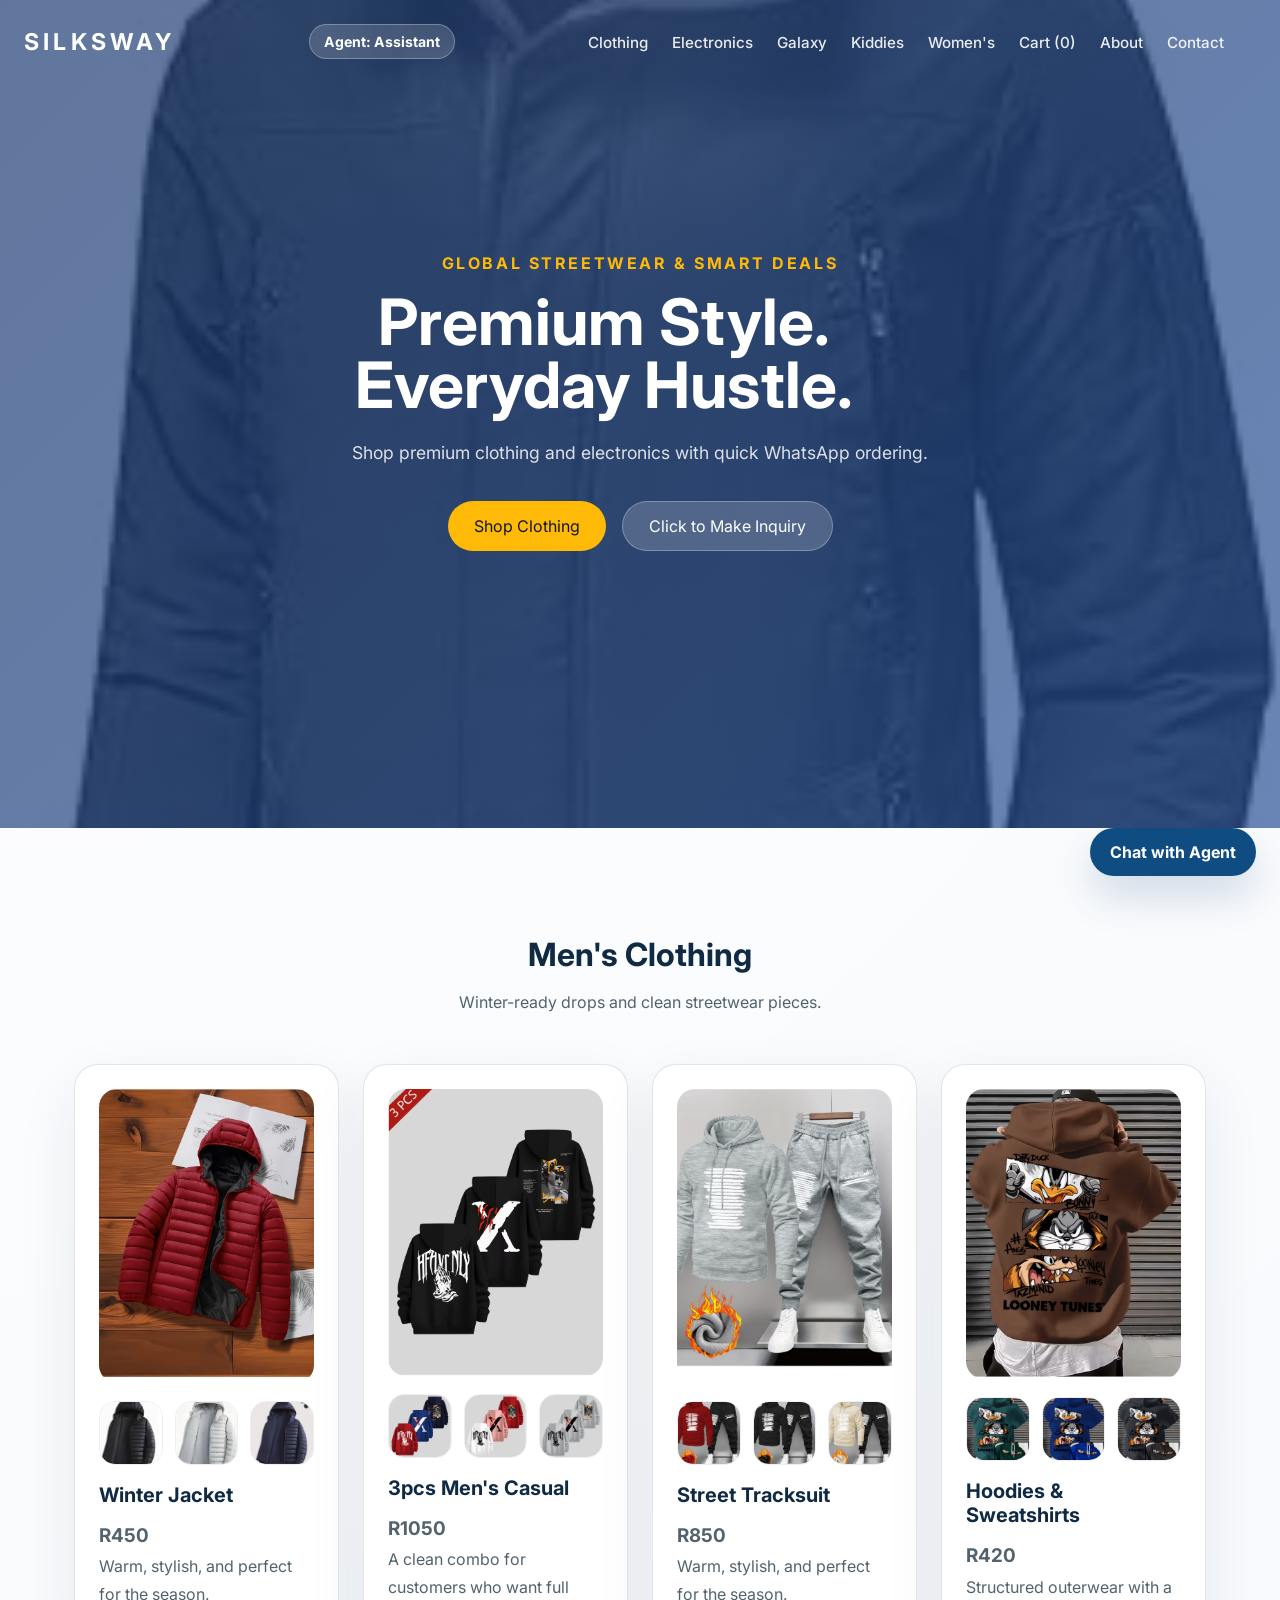
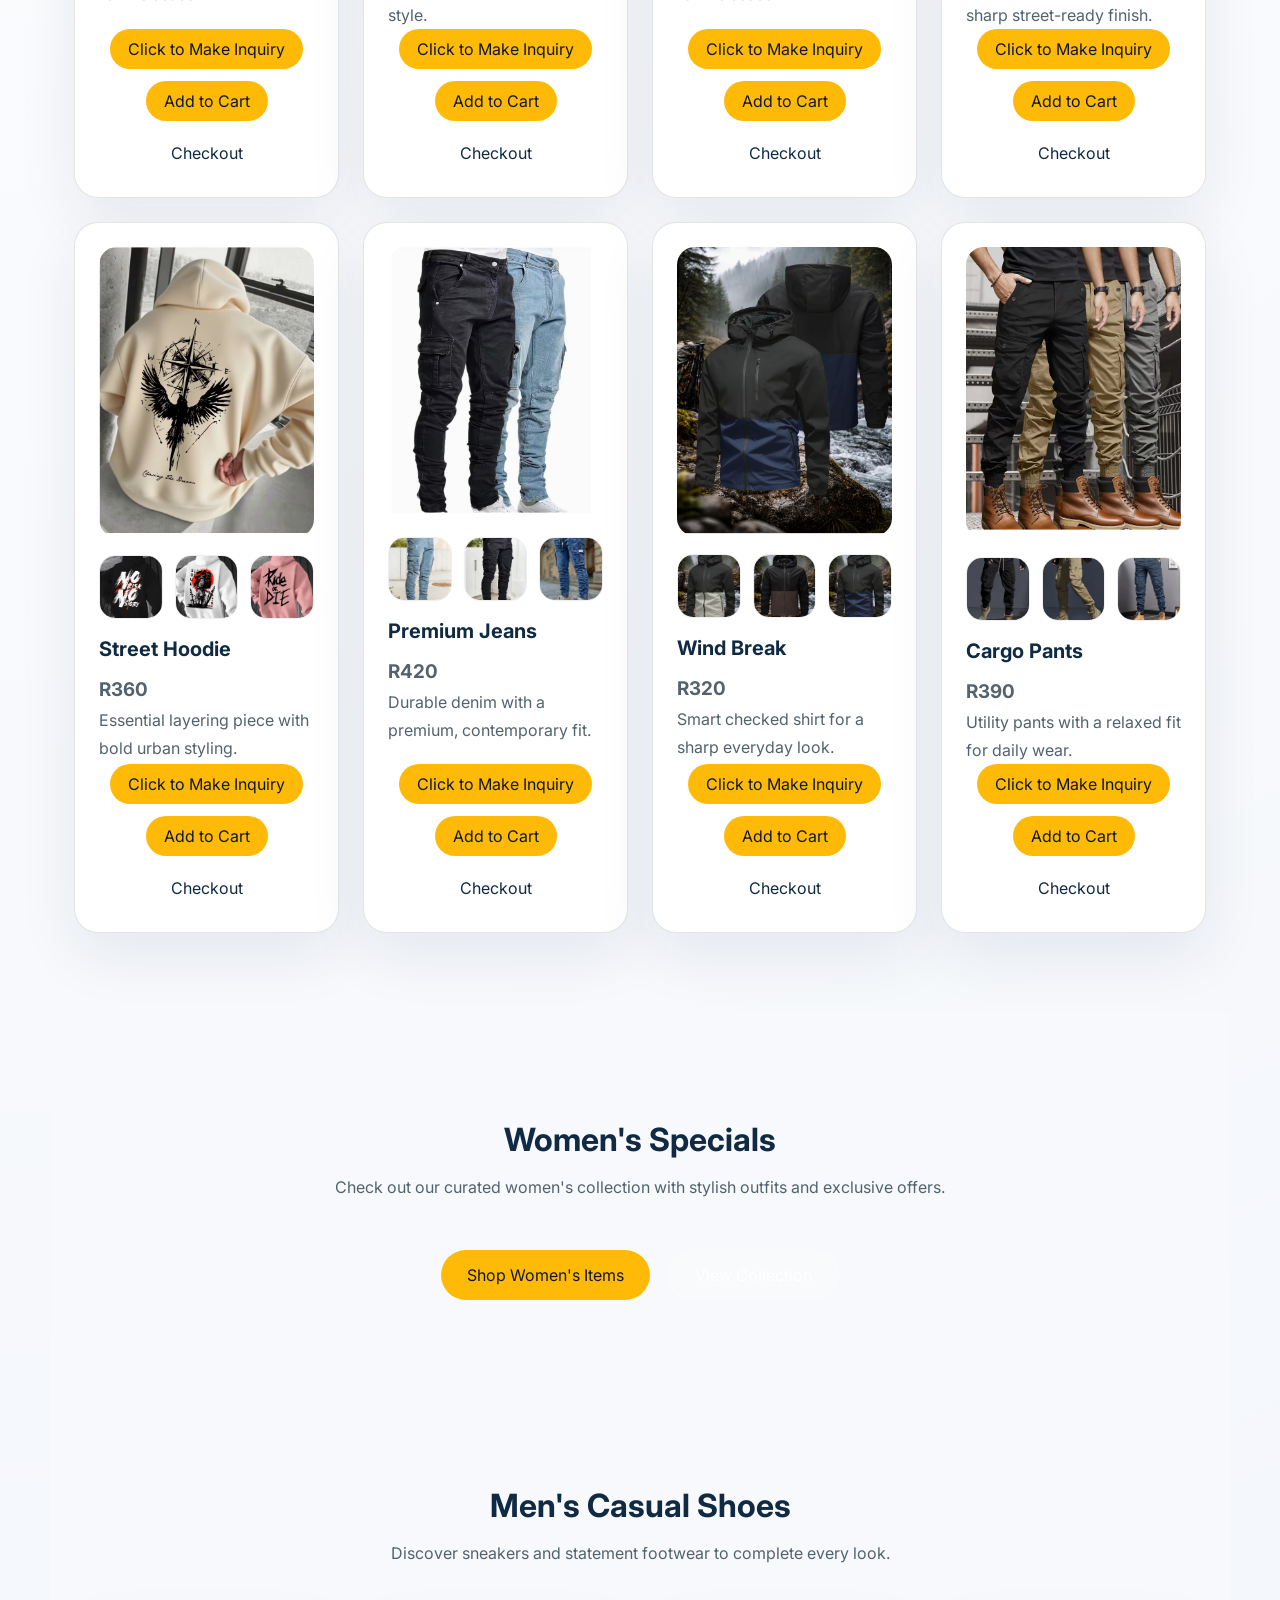
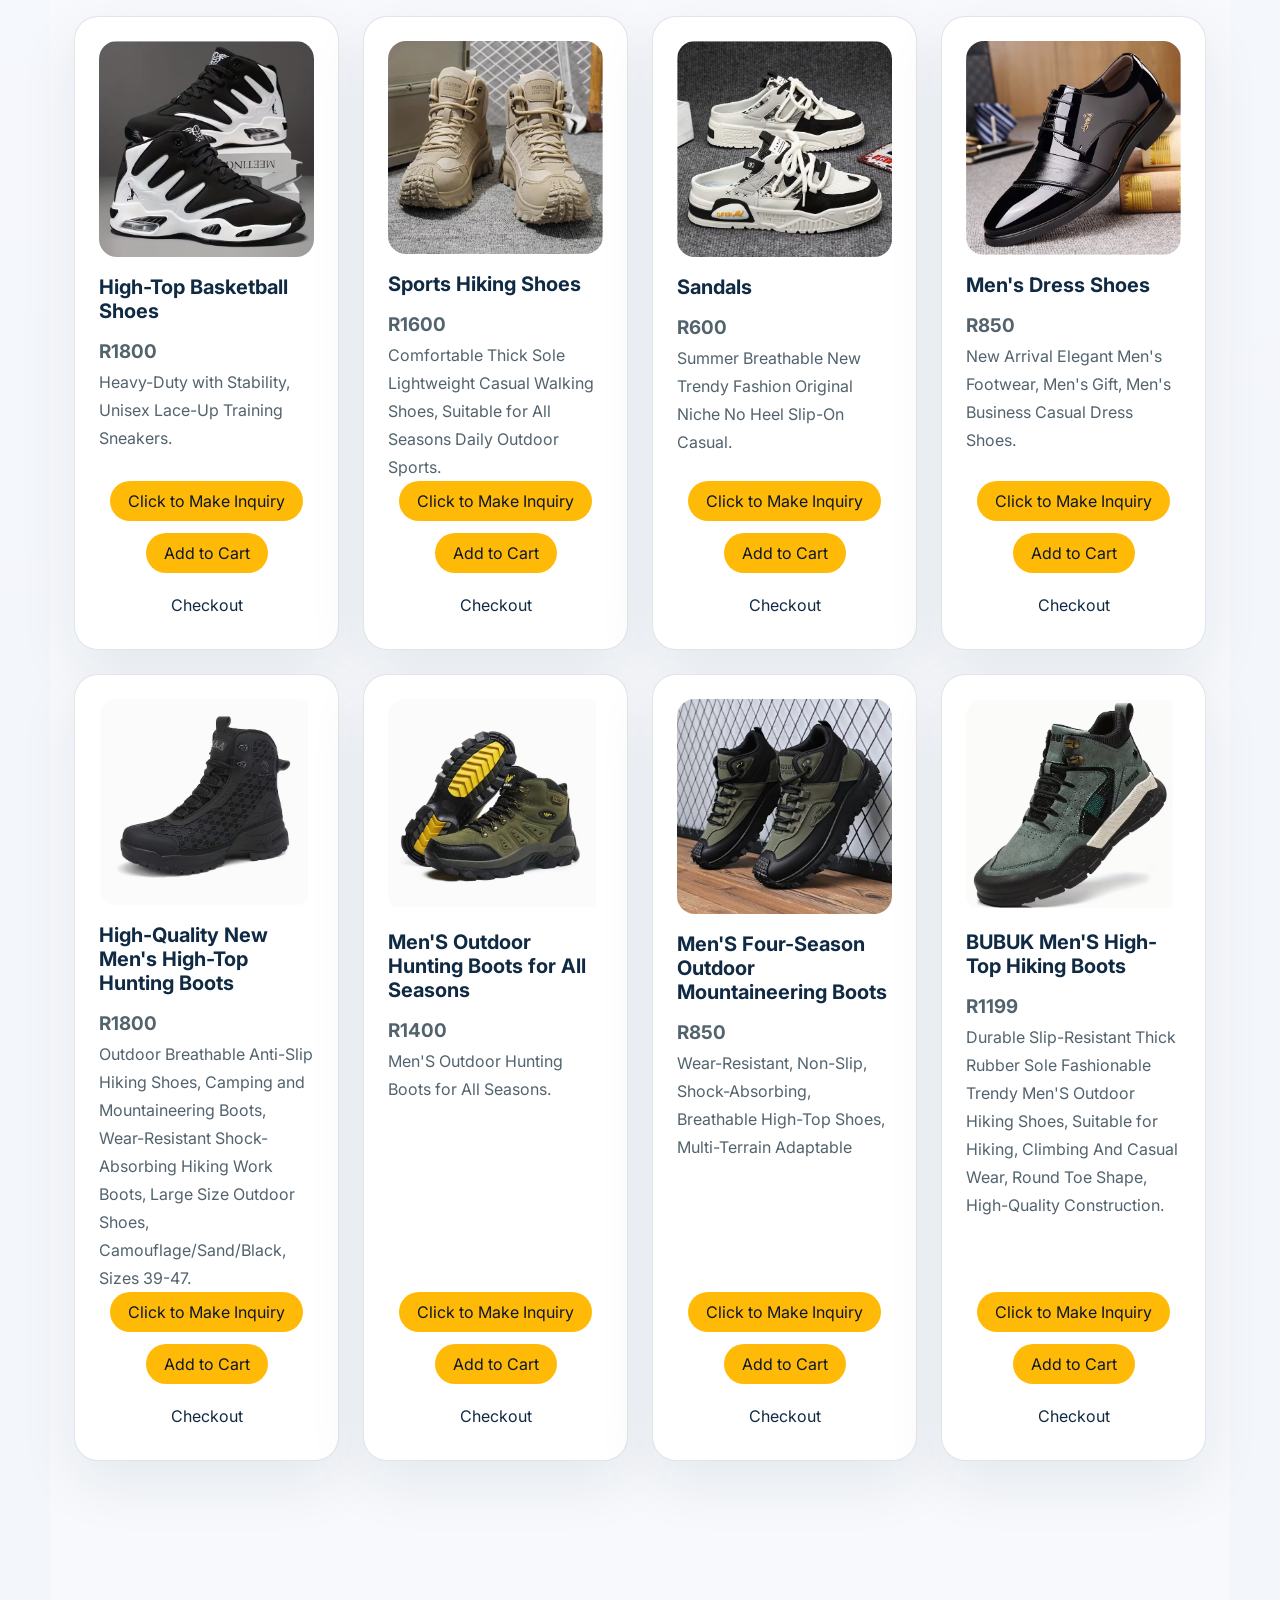
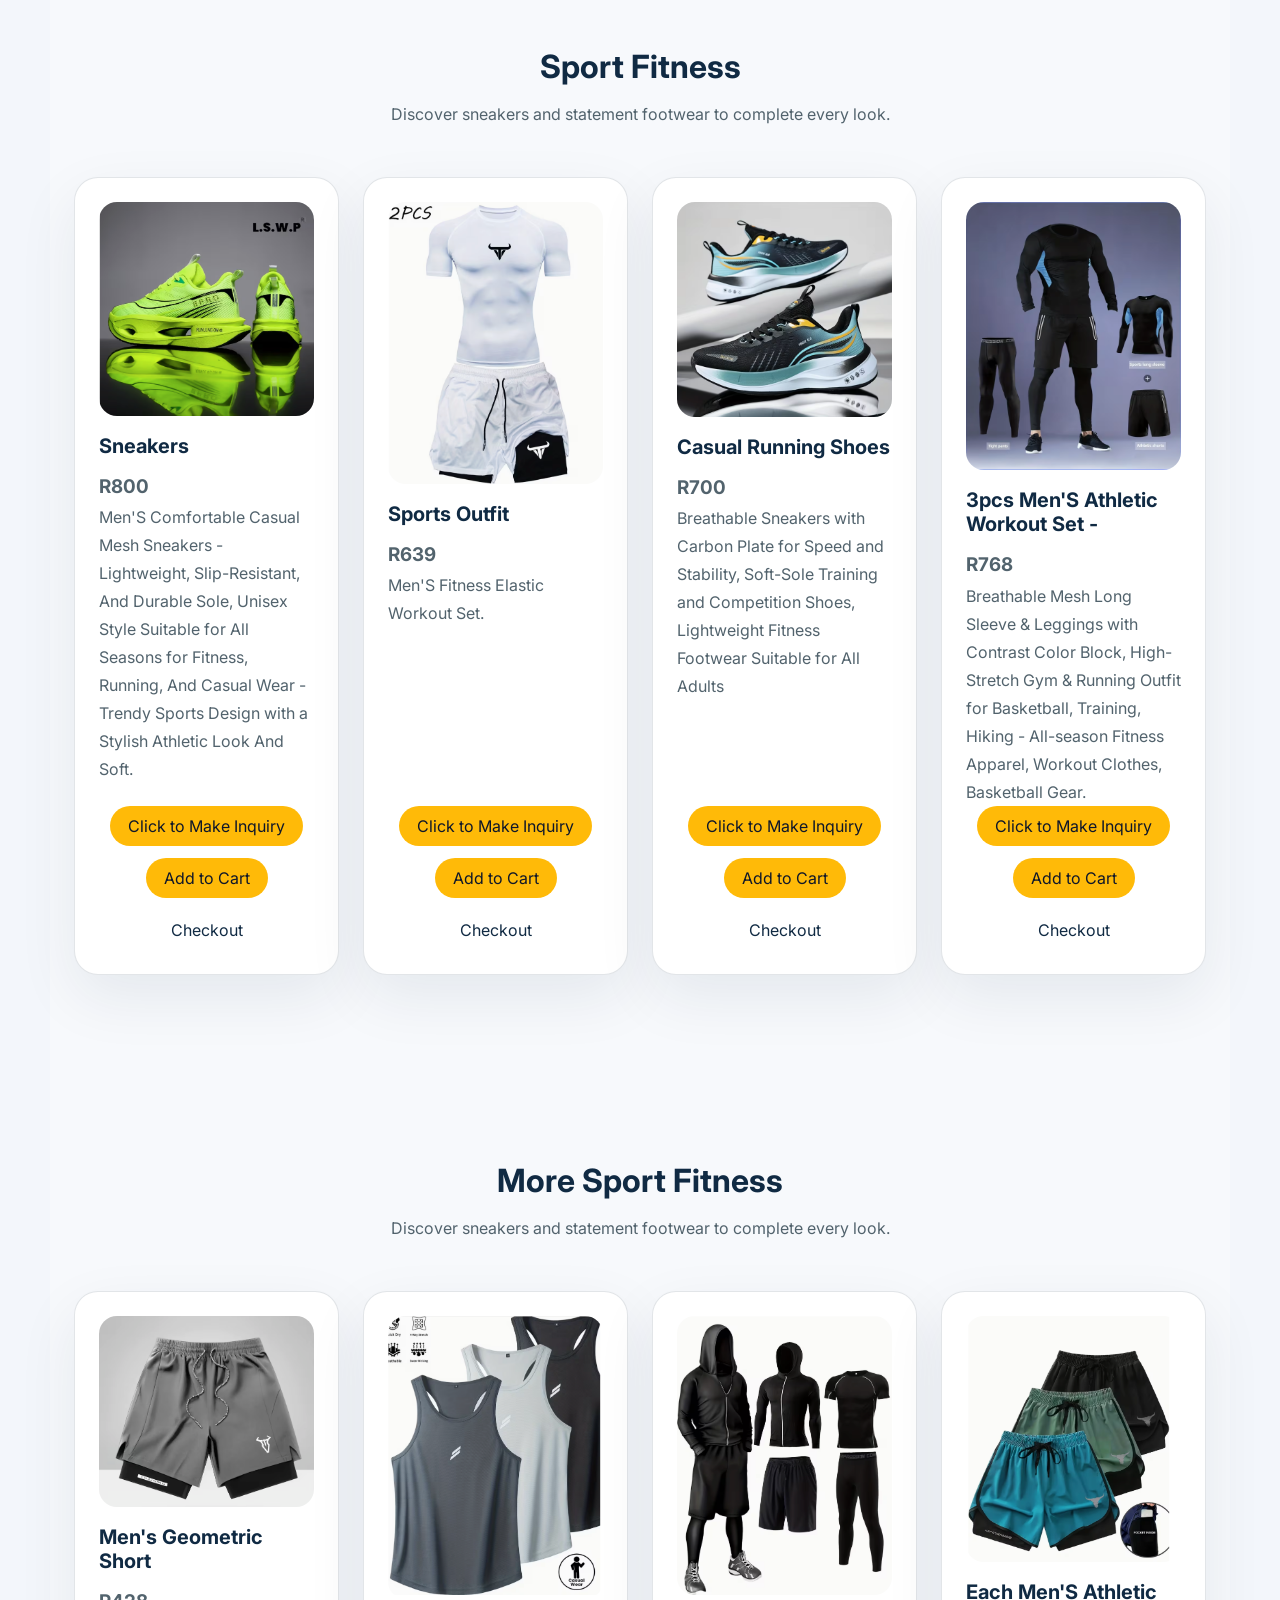
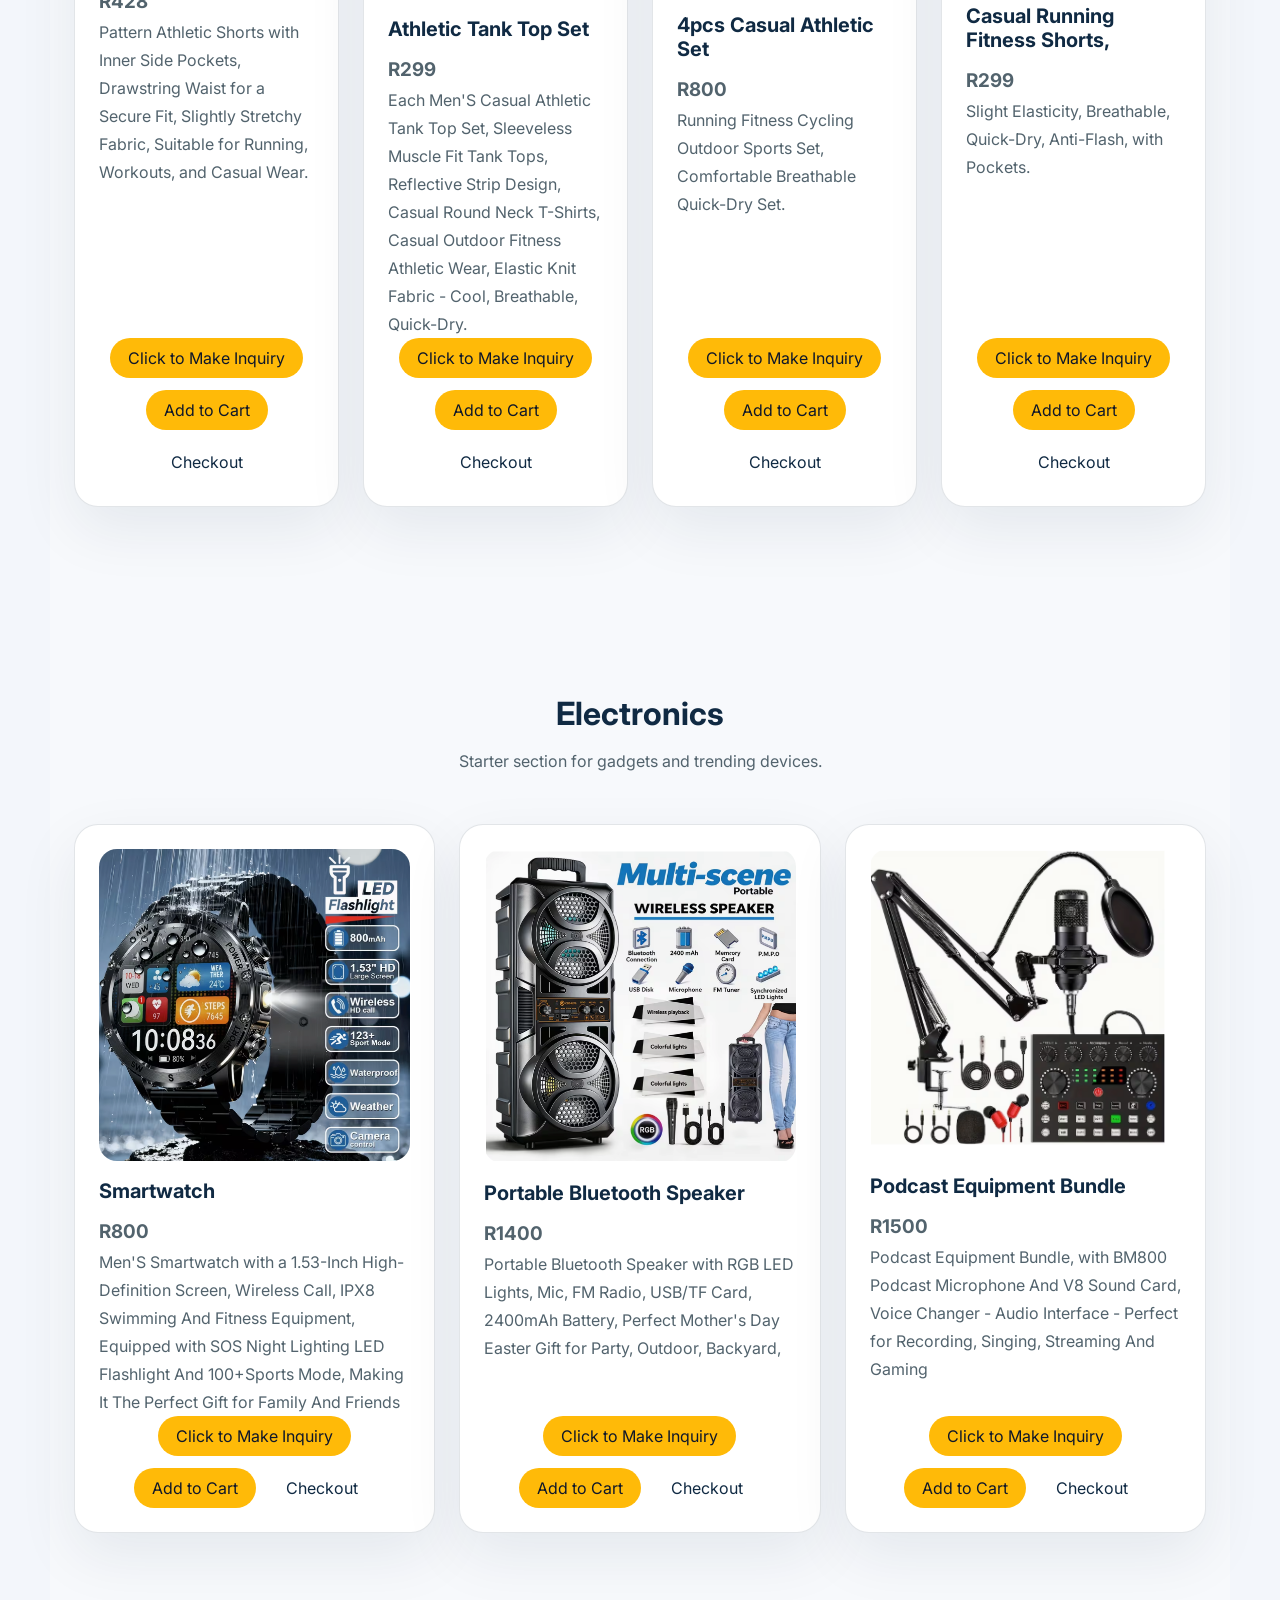
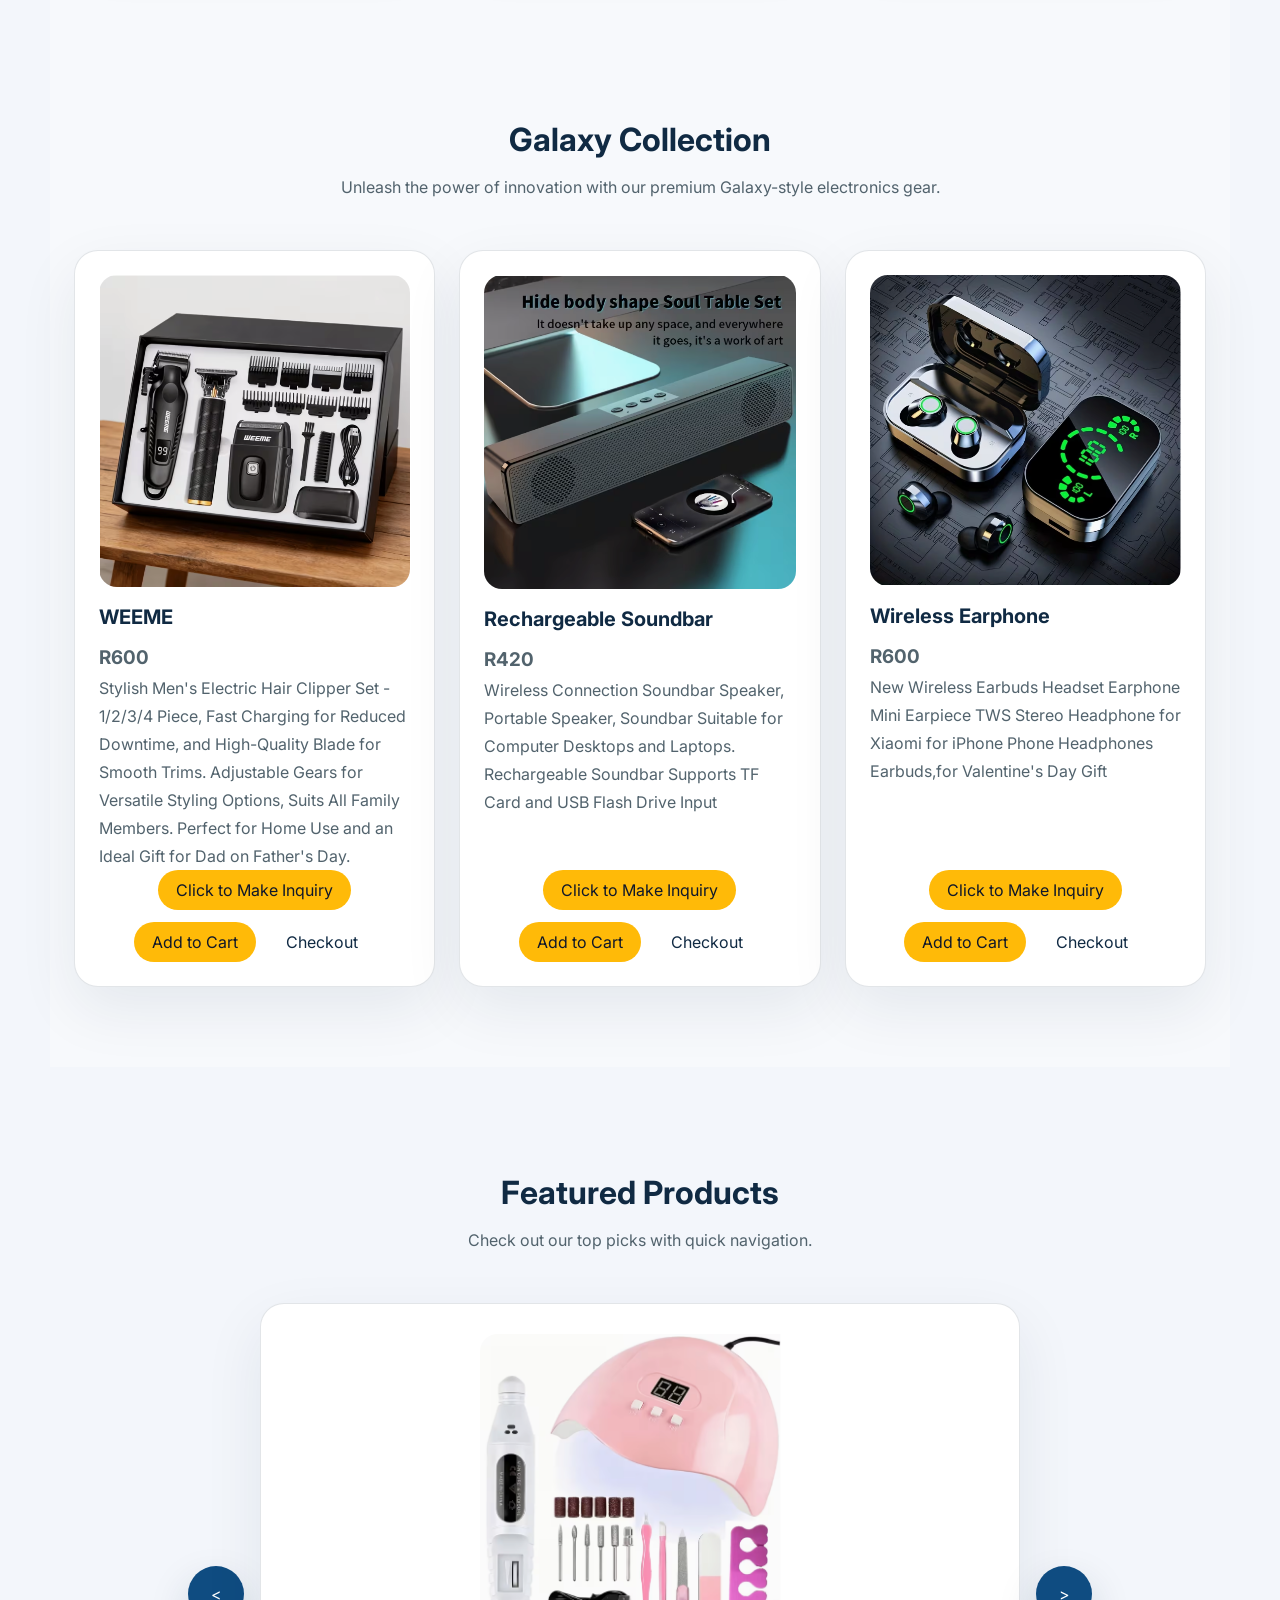
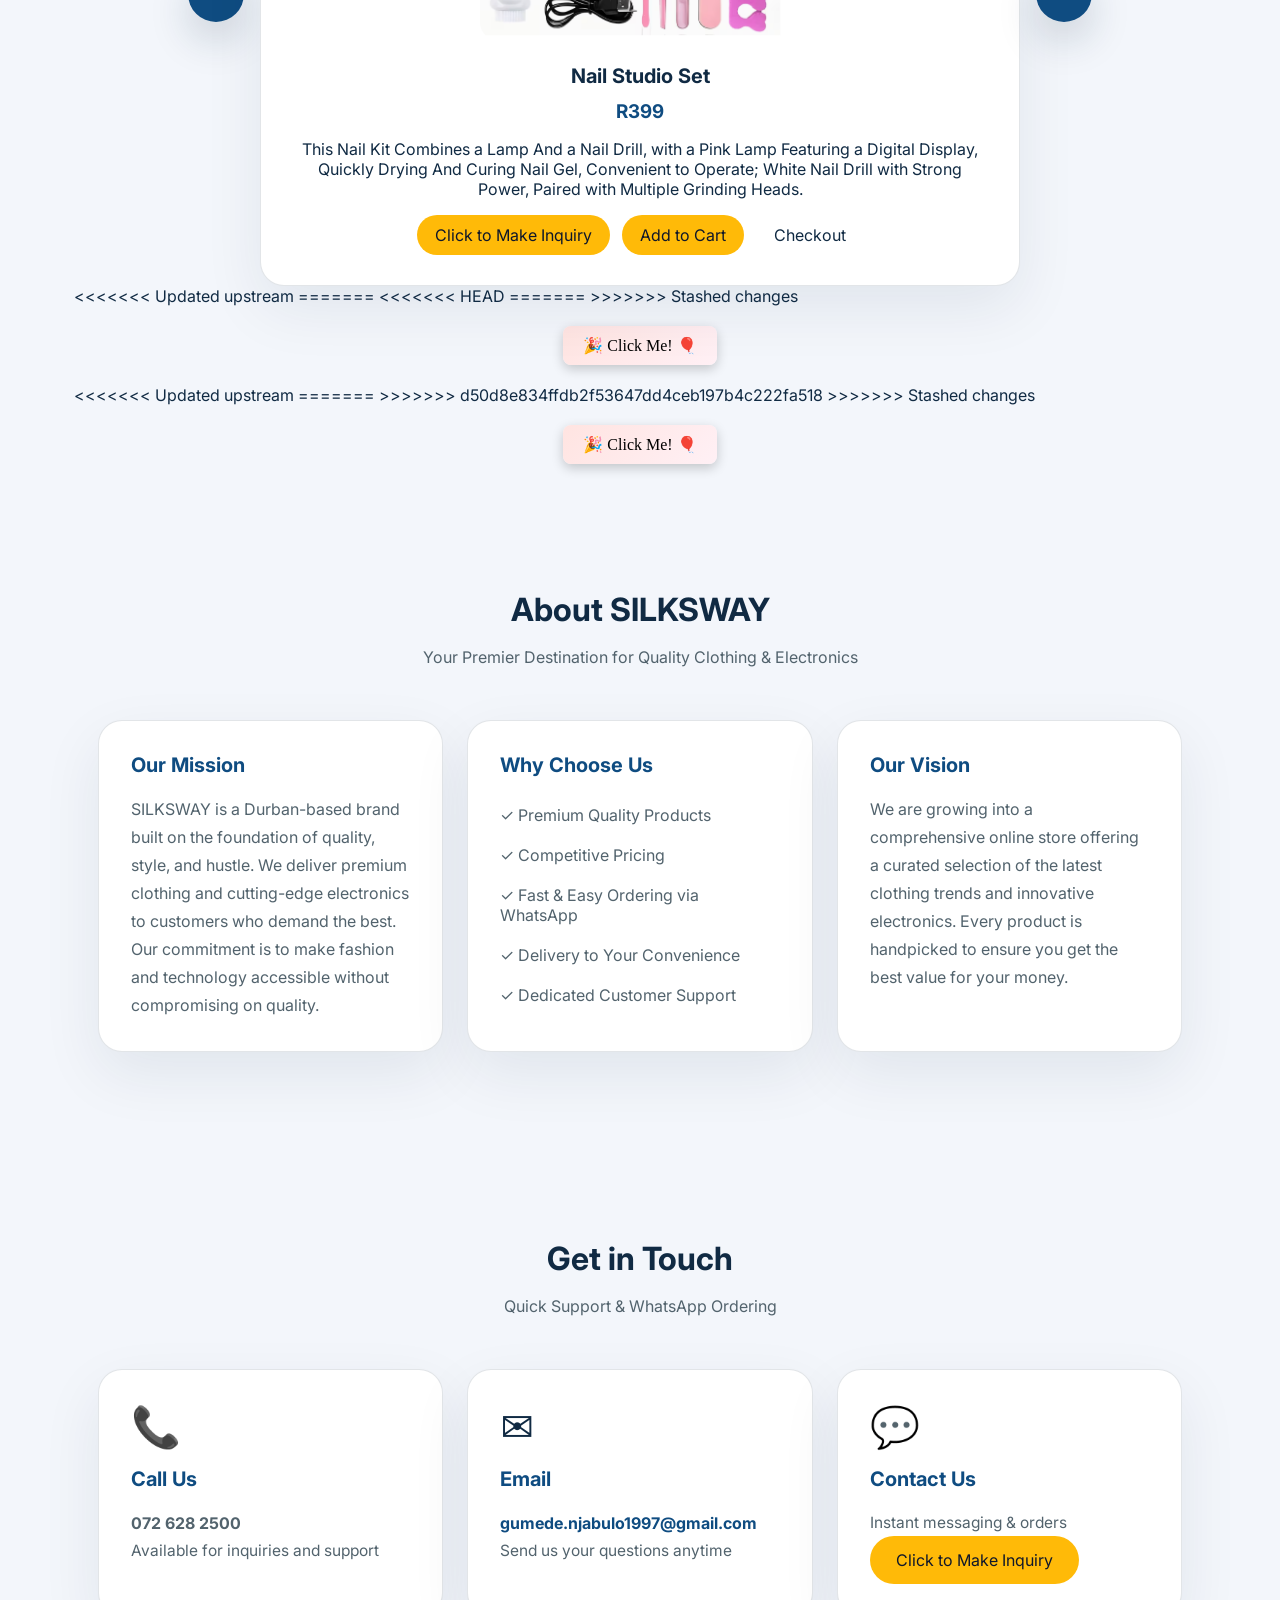
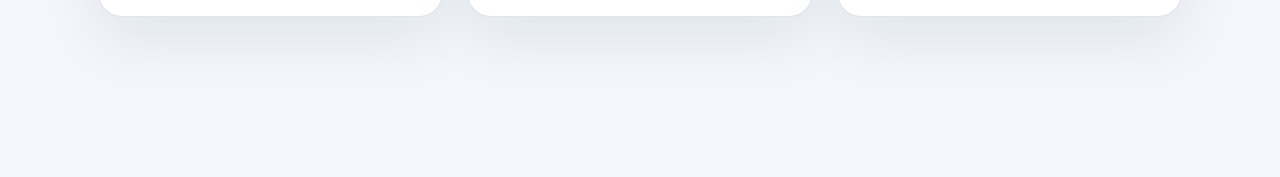
==== index.html @ 41f6c60d "img" ====
<!DOCTYPE html>
<html lang="en">
<head>
  <meta charset="UTF-8" />
  <meta name="viewport" content="width=device-width, initial-scale=1.0" />
  <title>SILKSWAY | Clothing & Electronics</title>
  <link rel="stylesheet" href="styles.css" />
  <!-- Optional: Google Fonts for a modern look -->
  <link href="https://fonts.googleapis.com/css2?family=Inter:wght@400;600&display=swap" rel="stylesheet" />
</head>
<body>
<!-- Header / Hero Section -->
<header class="hero">
  <nav class="nav" aria-label="Main Navigation">
    <div class="logo" aria-label="SILKSWAY">SILKSWAY</div>
    <div class="agent-badge">Agent: Assistant</div>
    <button class="hamburger" aria-label="Toggle navigation menu">
      <span class="bar"></span>
      <span class="bar"></span>
      <span class="bar"></span>
    </button>
    <ul class="nav-links">
      <li><a href="#clothing">Clothing</a></li>
      <li><a href="#electronics">Electronics</a></li>
      <li><a href="#galaxy">Galaxy</a></li>
      <li><a href="kiddies.html">Kiddies</a></li>
      <li><a href="women.html">Women's</a></li>
      <li><a href="checkout.html">Cart (<span id="cartNavCount">0</span>)</a></li>
      <li><a href="#about">About</a></li>
      <li><a href="#contact">Contact</a></li>
    </ul>
  </nav>

  <div class="hero-content">
    <p class="tag">Global Streetwear &amp; Smart Deals</p>
    <h1 class="headline">Premium Style. Everyday Hustle.</h1>
    <p class="subheading">
      Shop premium clothing and electronics with quick WhatsApp ordering.
    </p>
    <div class="cta-buttons">
      <a class="btn primary" href="#clothing">Shop Clothing</a>
      <a class="btn secondary" href="inquiry.html?general=true" target="_blank" rel="noopener noreferrer">Click to Make Inquiry</a>
    </div>
  </div>
</header>

  <!-- Clothing Section -->
  <section class="section" id="clothing">
    <div class="section-head">
      <h2>Men's Clothing</h2>
      <p>Winter-ready drops and clean streetwear pieces.</p>
    </div>





    <div class="grid">
      <!-- Product Card 1 -->
      <article class="card">
        <div class="image-gallery">
          <img id="mainImage1" src="img/j1.png" alt="Winter Jacket" class="main-img" />
          <div class="thumbnails">
          <img src="img/j2.png" alt="Thumbnail 2" onmouseenter="setMainImageOnHover('mainImage1', 'img/j2.png')">
          <img src="img/j4.png" alt="Thumbnail 1" onmouseenter="setMainImageOnHover('mainImage1', 'img/j4.png')">
          <img src="img/j3.png" alt="Thumbnail 3" onmouseenter="setMainImageOnHover('mainImage1', 'img/j3.png')">
          </div>
        </div>
        <h3>Winter Jacket</h3>
        <p class="price">R450</p>
        <p>Warm, stylish, and perfect for the season.</p>
        <div class="card-actions">
          <button class="btn primary small" onclick="window.open('inquiry.html?price=450&product=Winter Jacket', '_blank')">Click to Make Inquiry</button>
          <a class="btn pay small" href="checkout.html">Checkout</a>
        </div>
      </article>


      <!-- Product Card 2 -->
      <article class="card">
        <div class="image-gallery">
          <img id="mainImage2" src="img/pc1.png" alt="Winter Jacket" class="main-img" />
          <div class="thumbnails">
           <img src="img/pc2.png" alt="Thumbnail 1" onmouseenter="setMainImageOnHover('mainImage2', 'img/pc2.png')">
          <img src="img/pc3.png" alt="Thumbnail 2" onmouseenter="setMainImageOnHover('mainImage2', 'img/pc3.png')">
          <img src="img/pc4.png" alt="Thumbnail 3" onmouseenter="setMainImageOnHover('mainImage2', 'img/pc4.png')">
          </div>
        </div>
        <h3>3pcs Men's Casual</h3>
        <p class="price">R1050</p>
        <p>A clean combo for customers who want full style.</p>
        <div class="card-actions">
          <button class="btn primary small" onclick="window.open('inquiry.html?price=1050&product=3pcs Men\'s Casual Fashion Streetwear Printed Hooded Sweatshirt', '_blank')">Click to Make Inquiry</button>
          <a class="btn pay small" href="checkout.html">Checkout</a>
        </div>
      </article>



        <!-- Product Card 3 -->
      <article class="card">
        <div class="image-gallery">
          <img id="mainImage3" src="img/17.png" alt="Winter Jacket" class="main-img" />
          <div class="thumbnails">
             <img src="img/18.png" alt="Thumbnail 1" onmouseenter="setMainImageOnHover('mainImage3', 'img/18.png')">
          <img src="img/19.png" alt="Thumbnail 2" onmouseenter="setMainImageOnHover('mainImage3', 'img/19.png')">
          <img src="img/20.png" alt="Thumbnail 3" onmouseenter="setMainImageOnHover('mainImage3', 'img/20.png')">
          </div>
        </div>
        <h3>Street Tracksuit</h3>
        <p class="price">R850</p>
        <p>Warm, stylish, and perfect for the season.</p>
        <div class="card-actions">
          <button class="btn primary small" onclick="window.open('inquiry.html?price=850&product=Street Tracksuit', '_blank')">Click to Make Inquiry</button>
          <a class="btn pay small" href="checkout.html">Checkout</a>
        </div>
      </article>

      <!-- Product Card 4 -->
      <article class="card">
        <div class="image-gallery">
          <img id="mainImage4" src="img/sw1.png" alt="Denim Jacket" class="main-img" />
          <div class="thumbnails">
            <img src="img/sw2.png" alt="Thumbnail 1" onmouseenter="setMainImageOnHover('mainImage4', 'img/sw2.png')">
            <img src="img/sw3.png" alt="Thumbnail 2" onmouseenter="setMainImageOnHover('mainImage4', 'img/sw3.png')">
            <img src="img/sw4.png" alt="Thumbnail 3" onmouseenter="setMainImageOnHover('mainImage4', 'img/sw4.png')">
          </div>
        </div>
        <h3>Hoodies & Sweatshirts</h3>
        <p class="price">R420</p>
        <p>Structured outerwear with a sharp street-ready finish.</p>
        <div class="card-actions">
          <button class="btn primary small" onclick="window.open('inquiry.html?price=420&product=Hoodies & Sweatshirts', '_blank')">Click to Make Inquiry</button>
          <a class="btn pay small" href="checkout.html">Checkout</a>
        </div>
      </article>

      <!-- Product Card 5 -->
      <article class="card">
        <div class="image-gallery">
          <img id="mainImage5" src="img/die1.png" alt="Street Hoodie" class="main-img" />
          <div class="thumbnails">
            <img src="img/die2.png" alt="Thumbnail 1" onmouseenter="setMainImageOnHover('mainImage5', 'img/die2.png')">
            <img src="img/die3.png" alt="Thumbnail 2" onmouseenter="setMainImageOnHover('mainImage5', 'img/die3.png')">
            <img src="img/die4.png" alt="Thumbnail 3" onmouseenter="setMainImageOnHover('mainImage5', 'img/die4.png')">
          </div>
        </div>
        <h3>Street Hoodie</h3>
        <p class="price">R360</p>
        <p>Essential layering piece with bold urban styling.</p>
        <div class="card-actions">
          <button class="btn primary small" onclick="window.open('inquiry.html?price=360&product=Street Hoodie', '_blank')">Click to Make Inquiry</button>
          <a class="btn pay small" href="checkout.html">Checkout</a>
        </div>
      </article>

      <!-- Product Card 6 -->
      <article class="card">
        <div class="image-gallery">
          <img id="mainImage6" src="img/p1.png" alt="Premium Jeans" class="main-img" />
          <div class="thumbnails">
            <img src="img/p2.png" alt="Thumbnail 1" onmouseenter="setMainImageOnHover('mainImage6', 'img/p2.png')">
            <img src="img/p3.png" alt="Thumbnail 2" onmouseenter="setMainImageOnHover('mainImage6', 'img/p3.png')">
            <img src="img/p4.png" alt="Thumbnail 3" onmouseenter="setMainImageOnHover('mainImage6', 'img/p4.png')">
          </div>
        </div>
        <h3>Premium Jeans</h3>
        <p class="price">R420</p>
        <p>Durable denim with a premium, contemporary fit.</p>
        <div class="card-actions">
          <button class="btn primary small" onclick="window.open('inquiry.html?price=420&product=Premium Jeans', '_blank')">Click to Make Inquiry</button>
          <a class="btn pay small" href="checkout.html">Checkout</a>
        </div>
      </article>

      <!-- Product Card 7 -->
      <article class="card">
        <div class="image-gallery">
          <img id="mainImage7" src="img/wind1.png" alt="Checked Shirt" class="main-img" />
          <div class="thumbnails">
            <img src="img/wind2.png" alt="Thumbnail 1" onmouseenter="setMainImageOnHover('mainImage7', 'img/wind2.png')">
            <img src="img/wind3.png" alt="Thumbnail 2" onmouseenter="setMainImageOnHover('mainImage7', 'img/wind3.png')">
            <img src="img/wind4.png" alt="Thumbnail 3" onmouseenter="setMainImageOnHover('mainImage7', 'img/wind4.png')">
          </div>
        </div>
        <h3>Wind Break</h3>
        <p class="price">R320</p>
        <p>Smart checked shirt for a sharp everyday look.</p>
        <div class="card-actions">
          <button class="btn primary small" onclick="window.open('inquiry.html?price=320&product=Checked Shirt', '_blank')">Click to Make Inquiry</button>
          <a class="btn pay small" href="checkout.html">Checkout</a>
        </div>
      </article>

      <!-- Product Card 8 -->
      <article class="card">
        <div class="image-gallery">
          <img id="mainImage8" src="img/c1.png" alt="Cargo Pants" class="main-img" />
          <div class="thumbnails">
            <img src="img/c2.png" alt="Thumbnail 1" onmouseenter="setMainImageOnHover('mainImage8', 'img/c2.png')">
            <img src="img/c3.png" alt="Thumbnail 2" onmouseenter="setMainImageOnHover('mainImage8', 'img/c3.png')">
            <img src="img/c4.png" alt="Thumbnail 3" onmouseenter="setMainImageOnHover('mainImage8', 'img/c4.png')">
          </div>
        </div>
        <h3>Cargo Pants</h3>
        <p class="price">R390</p>
        <p>Utility pants with a relaxed fit for daily wear.</p>
        <div class="card-actions">
          <button class="btn primary small" onclick="window.open('inquiry.html?price=390&product=Cargo Pants', '_blank')">Click to Make Inquiry</button>
          <a class="btn pay small" href="checkout.html">Checkout</a>
        </div>
      </article>
  </section>







  <section class="section alt" id="women-special">
    <div class="section-head">
      <h2>Women's Specials</h2>
      <p>Check out our curated women's collection with stylish outfits and exclusive offers.</p>
    </div>
    <div class="card-actions" style="justify-content:center; gap:18px;">
      <a class="btn primary" href="women.html">Shop Women's Items</a>
      <a class="btn secondary" href="women.html">View Collection</a>
    </div>
  </section>




  <section class="section alt Men's Casual Shoes-section" id="Men's Casual Shoes">
    <div class="section-head">
      <h2>Men's Casual Shoes</h2>
      <p>Discover sneakers and statement footwear to complete every look.</p>
    </div>

    <div class="grid shoes-grid">
      <article class="card">
        <div class="image-gallery">
          <img src="img/b1.png" alt="High-Top Basketball Shoes" class="main-img" />
        </div>
        <h3>High-Top Basketball Shoes</h3>
        <p class="price">R1800</p>
        <p>Heavy-Duty with Stability, Unisex Lace-Up Training Sneakers.</p>
        <div class="card-actions">
          <button class="btn primary small" onclick="window.open('inquiry.html?price=1800&product=High-Top Basketball Shoes', '_blank')">Click to Make Inquiry</button>
          <a class="btn pay small" href="checkout.html">Checkout</a>
        </div>
      </article>


      

      <article class="card">
        <div class="image-gallery">
          <img src="img/b2.png" alt="Sports Hiking Shoes" class="main-img" />
        </div>
        <h3>Sports Hiking Shoes</h3>
        <p class="price">R1600</p>
        <p>Comfortable Thick Sole Lightweight Casual Walking Shoes, Suitable for All Seasons Daily Outdoor Sports.</p>
        <div class="card-actions">
          <button class="btn primary small" onclick="window.open('inquiry.html?price=1600&product=Sports Hiking Shoes', '_blank')">Click to Make Inquiry</button>
          <a class="btn pay small" href="checkout.html">Checkout</a>
        </div>
      </article>

      <article class="card">
        <div class="image-gallery">
          <img src="img/b4.png" alt="Sandals" class="main-img" />
        </div>
        <h3>Sandals</h3>
        <p class="price">R600</p>
        <p>Summer Breathable New Trendy Fashion Original Niche No Heel Slip-On Casual.</p>
        <div class="card-actions">
          <button class="btn primary small" onclick="window.open('inquiry.html?price=600&product=Sandals', '_blank')">Click to Make Inquiry</button>
          <a class="btn pay small" href="checkout.html">Checkout</a>
        </div>
      </article>

      <article class="card">
        <div class="image-gallery">
          <img src="img/b5.png" alt="Men's Dress Shoes" class="main-img" />
        </div>
        <h3>Men's Dress Shoes</h3>
        <p class="price">R850</p>
        <p>New Arrival Elegant Men's Footwear, Men's Gift, Men's Business Casual Dress Shoes.</p>
        <div class="card-actions">
          <button class="btn primary small" onclick="window.open('inquiry.html?price=850&product=Mens Dress Shoes', '_blank')">Click to Make Inquiry</button>
          <a class="btn pay small" href="checkout.html">Checkout</a>
        </div>
      </article>






<article class="card">
        <div class="image-gallery">
          <img src="img/b6.png" alt="Men's Dress Shoes" class="main-img" />
        </div>
        <h3>High-Quality New Men's High-Top Hunting Boots</h3>
        <p class="price">R1800</p>
        <p>Outdoor Breathable Anti-Slip Hiking Shoes, Camping and Mountaineering Boots, Wear-Resistant Shock-Absorbing Hiking Work Boots, Large Size Outdoor Shoes, Camouflage/Sand/Black, Sizes 39-47.</p>
        <div class="card-actions">
          <button class="btn primary small" onclick="window.open('inquiry.html?price=850&product=Mens Dress Shoes', '_blank')">Click to Make Inquiry</button>
          <a class="btn pay small" href="checkout.html">Checkout</a>
        </div>
      </article>


<article class="card">
        <div class="image-gallery">
          <img src="img/b7.png" alt="Men's Dress Shoes" class="main-img" />
        </div>
        <h3>Men'S Outdoor Hunting Boots for All Seasons</h3>
        <p class="price">R1400</p>
        <p>Men'S Outdoor Hunting Boots for All Seasons.</p>
        <div class="card-actions">
          <button class="btn primary small" onclick="window.open('inquiry.html?price=850&product=Mens Dress Shoes', '_blank')">Click to Make Inquiry</button>
          <a class="btn pay small" href="checkout.html">Checkout</a>
        </div>
      </article>


      <article class="card">
        <div class="image-gallery">
          <img src="img/b8.png" alt="Men's Dress Shoes" class="main-img" />
        </div>
        <h3>Men'S Four-Season Outdoor Mountaineering Boots</h3>
        <p class="price">R850</p>
        <p>Wear-Resistant, Non-Slip, Shock-Absorbing, Breathable High-Top Shoes, Multi-Terrain Adaptable</p>
        <div class="card-actions">
          <button class="btn primary small" onclick="window.open('inquiry.html?price=850&product=Mens Dress Shoes', '_blank')">Click to Make Inquiry</button>
          <a class="btn pay small" href="checkout.html">Checkout</a>
        </div>
      </article>



      <article class="card">
        <div class="image-gallery">
          <img src="img/b9.png" alt="Men's Dress Shoes" class="main-img" />
        </div>
        <h3>BUBUK Men'S High-Top Hiking Boots</h3>
        <p class="price">R1199</p>
        <p>Durable Slip-Resistant Thick Rubber Sole Fashionable Trendy Men'S Outdoor Hiking Shoes, Suitable for Hiking, Climbing And Casual Wear, Round Toe Shape, High-Quality Construction.</p>
        <div class="card-actions">
          <button class="btn primary small" onclick="window.open('inquiry.html?price=850&product=Mens Dress Shoes', '_blank')">Click to Make Inquiry</button>
          <a class="btn pay small" href="checkout.html">Checkout</a>
        </div>
      </article>
      
    </div>
  </section>



  <section class="section alt Men's Casual Shoes-section" id="Men's Casual Shoes">
    <div class="section-head">
      <h2>Sport Fitness</h2>
      <p>Discover sneakers and statement footwear to complete every look.</p>
    </div>

    <div class="grid shoes-grid">
      <article class="card">
        <div class="image-gallery">
          <img src="img/r1.png" alt="High-Top Basketball Shoes" class="main-img" />
        </div>
        <h3>Sneakers</h3>
        <p class="price">R800</p>
        <p>Men'S Comfortable Casual Mesh Sneakers - Lightweight, Slip-Resistant, And Durable Sole, Unisex Style Suitable for All Seasons for Fitness, Running, And Casual Wear - Trendy Sports Design with a Stylish Athletic Look And Soft.</p>
        <div class="card-actions">
          <button class="btn primary small" onclick="window.open('inquiry.html?price=1800&product=High-Top Basketball Shoes', '_blank')">Click to Make Inquiry</button>
          <a class="btn pay small" href="checkout.html">Checkout</a>
        </div>
      </article>


      

      <article class="card">
        <div class="image-gallery">
          <img src="img/r3.png" alt="Sports Hiking Shoes" class="main-img" />
        </div>
        <h3>Sports Outfit</h3>
        <p class="price">R639</p>
        <p>Men'S Fitness Elastic Workout Set.</p>
        <div class="card-actions">
          <button class="btn primary small" onclick="window.open('inquiry.html?price=1600&product=Sports Hiking Shoes', '_blank')">Click to Make Inquiry</button>
          <a class="btn pay small" href="checkout.html">Checkout</a>
        </div>
      </article>

      <article class="card">
        <div class="image-gallery">
          <img src="img/r2.png" alt="Sandals" class="main-img" />
        </div>
        <h3>Casual Running Shoes</h3>
        <p class="price">R700</p>
        <p>Breathable Sneakers with Carbon Plate for Speed and Stability, Soft-Sole Training and Competition Shoes, Lightweight Fitness Footwear Suitable for All Adults</p>
        <div class="card-actions">
          <button class="btn primary small" onclick="window.open('inquiry.html?price=600&product=Sandals', '_blank')">Click to Make Inquiry</button>
          <a class="btn pay small" href="checkout.html">Checkout</a>
        </div>
      </article>

      <article class="card">
        <div class="image-gallery">
          <img src="img/r4.png" alt="Men's Dress Shoes" class="main-img" />
        </div>
        <h3>3pcs Men'S Athletic Workout Set - </h3>
        <p class="price">R768</p>
        <p>Breathable Mesh Long Sleeve & Leggings with Contrast Color Block, High-Stretch Gym & Running Outfit for Basketball, Training, Hiking - All-season Fitness Apparel, Workout Clothes, Basketball Gear.</p>
        <div class="card-actions">
          <button class="btn primary small" onclick="window.open('inquiry.html?price=850&product=Mens Dress Shoes', '_blank')">Click to Make Inquiry</button>
          <a class="btn pay small" href="checkout.html">Checkout</a>
        </div>
      </article>
    </div>
  </section>



   <section class="section alt Men's Casual Shoes-section" id="Men's Casual Shoes">
    <div class="section-head">
      <h2>More Sport Fitness</h2>
      <p>Discover sneakers and statement footwear to complete every look.</p>
    </div>

    <div class="grid shoes-grid">
      <article class="card">
        <div class="image-gallery">
          <img src="img/r5.png" alt="High-Top Basketball Shoes" class="main-img" />
        </div>
        <h3>Men's Geometric Short</h3>
        <p class="price">R428</p>
        <p>Pattern Athletic Shorts with Inner Side Pockets, Drawstring Waist for a Secure Fit, Slightly Stretchy Fabric, Suitable for Running, Workouts, and Casual Wear.</p>
        <div class="card-actions">
          <button class="btn primary small" onclick="window.open('inquiry.html?price=1800&product=High-Top Basketball Shoes', '_blank')">Click to Make Inquiry</button>
          <a class="btn pay small" href="checkout.html">Checkout</a>
        </div>
      </article>


      

      <article class="card">
        <div class="image-gallery">
          <img src="img/r6.png" alt="Sports Hiking Shoes" class="main-img" />
        </div>
        <h3>Athletic Tank Top Set</h3>
        <p class="price">R299</p>
        <p>Each Men'S Casual Athletic Tank Top Set, Sleeveless Muscle Fit Tank Tops, Reflective Strip Design, Casual Round Neck T-Shirts, Casual Outdoor Fitness Athletic Wear, Elastic Knit Fabric - Cool, Breathable, Quick-Dry.</p>
        <div class="card-actions">
          <button class="btn primary small" onclick="window.open('inquiry.html?price=1600&product=Sports Hiking Shoes', '_blank')">Click to Make Inquiry</button>
          <a class="btn pay small" href="checkout.html">Checkout</a>
        </div>
      </article>

      <article class="card">
        <div class="image-gallery">
          <img src="img/r7.png" alt="Sandals" class="main-img" />
        </div>
        <h3>4pcs Casual Athletic Set</h3>
        <p class="price">R800</p>
        <p>Running Fitness Cycling Outdoor Sports Set, Comfortable Breathable Quick-Dry Set.</p>
        <div class="card-actions">
          <button class="btn primary small" onclick="window.open('inquiry.html?price=600&product=Sandals', '_blank')">Click to Make Inquiry</button>
          <a class="btn pay small" href="checkout.html">Checkout</a>
        </div>
      </article>

      <article class="card">
        <div class="image-gallery">
          <img src="img/r8.png" alt="Men's Dress Shoes" class="main-img" />
        </div>
        <h3>Each Men'S Athletic Casual Running Fitness Shorts, </h3>
        <p class="price">R299</p>
        <p>Slight Elasticity, Breathable, Quick-Dry, Anti-Flash, with Pockets.</p>
        <div class="card-actions">
          <button class="btn primary small" onclick="window.open('inquiry.html?price=850&product=Mens Dress Shoes', '_blank')">Click to Make Inquiry</button>
          <a class="btn pay small" href="checkout.html">Checkout</a>
        </div>
      </article>
    </div>
  </section>



  <!-- Electronics Section -->
  <section class="section alt" id="electronics">
    <div class="section-head">
      <h2>Electronics</h2>
      <p>Starter section for gadgets and trending devices.</p>
    </div>


    
    <div class="grid">
      <!-- Card 1 -->
      <article class="card">
        <div class="image" role="button" aria-label="Smart Watch" onclick="openModal('img/watch.jpg')">
          <img src="img/53.png" alt="Smart Watch" />
        </div>
        <h3>Smartwatch </h3>
        <p class="price">R800</p>
        <p>Men'S Smartwatch with a 1.53-Inch High-Definition Screen, Wireless Call, IPX8 Swimming And Fitness Equipment, Equipped with SOS Night Lighting LED Flashlight And 100+Sports Mode, Making It The Perfect Gift for Family And Friends</p>
        <div class="card-actions">
          <button class="btn primary small" onclick="window.open('inquiry.html?price=800&product=Smartwatch', '_blank')">Click to Make Inquiry</button>
          <a class="btn pay small" href="checkout.html">Checkout</a>
        </div>
      </article>



      <!-- Card 2 -->
      <article class="card">
        <div class="image" role="button" aria-label="Bluetooth Speaker" onclick="openModal('img/speaker.jpg')">
          <img src="img/54.png" alt="Bluetooth Speaker" />
        </div>
        <h3>Portable Bluetooth Speaker</h3>
        <p class="price">R1400</p>
        <p>Portable Bluetooth Speaker with RGB LED Lights, Mic, FM Radio, USB/TF Card, 2400mAh Battery, Perfect Mother's Day Easter Gift for Party, Outdoor, Backyard,</p>
        <div class="card-actions">
          <button class="btn primary small" onclick="window.open('inquiry.html?price=1400&product=Portable Bluetooth Speaker', '_blank')">Click to Make Inquiry</button>
          <a class="btn pay small" href="checkout.html">Checkout</a>
        </div>
      </article>


      <!-- Card 3 -->
      <article class="card">
        <div class="image" role="button" aria-label="Wireless Earbuds" onclick="openModal('img/earbuds.jpg')">
          <img src="img/55.png" alt="Wireless Earbuds" />
        </div>
        <h3>Podcast Equipment Bundle</h3>
        <p class="price">R1500</p>
        <p>Podcast Equipment Bundle, with BM800 Podcast Microphone And V8 Sound Card, Voice Changer - Audio Interface - Perfect for Recording, Singing, Streaming And Gaming</p>
        <div class="card-actions">
          <button class="btn primary small" onclick="window.open('inquiry.html?price=1500&product=Podcast Equipment Bundle', '_blank')">Click to Make Inquiry</button>
          <a class="btn pay small" href="checkout.html">Checkout</a>
        </div>
      </article>


    </div>

  </section>




  


  <!-- Galaxy Section -->
  <section class="section alt" id="galaxy">
    <div class="section-head">
      <h2>Galaxy Collection</h2>
      <p>Unleash the power of innovation with our premium Galaxy-style electronics gear.</p>
    </div>


    <div class="grid">
      <article class="card">
        <div class="image" role="button" aria-label="Galaxy Hoodie" onclick="openModal('img/aa.jpg')">
          <img src="img/50.png" alt="Galaxy Hoodie" />
        </div>
        <h3>WEEME</h3>
        <p class="price">R600</p>
        <p>Stylish Men's Electric Hair Clipper Set - 1/2/3/4 Piece, Fast Charging for Reduced Downtime, and High-Quality Blade for Smooth Trims. Adjustable Gears for Versatile Styling Options, Suits All Family Members. Perfect for Home Use and an Ideal Gift for Dad on Father's Day.</p>
        <div class="card-actions">
          <button class="btn primary small" onclick="window.open('inquiry.html?price=600&product=WEEME', '_blank')">Click to Make Inquiry</button>
          <a class="btn pay small" href="checkout.html">Checkout</a>
        </div>
      </article>




      <article class="card">
        <div class="image" role="button" aria-label="Galaxy T-Shirt" onclick="openModal('img/j.jpg')">
          <img src="img/51.png" alt="Galaxy T-Shirt" />
        </div>
        <h3>Rechargeable Soundbar</h3>
        <p class="price">R420</p>
        <p>Wireless Connection Soundbar Speaker, Portable Speaker, Soundbar Suitable for Computer Desktops and Laptops. Rechargeable Soundbar Supports TF Card and USB Flash Drive Input</p>
        <div class="card-actions">
          <button class="btn primary small" onclick="window.open('inquiry.html?price=420&product=Rechargeable Soundbar', '_blank')">Click to Make Inquiry</button>
          <a class="btn pay small" href="checkout.html">Checkout</a>
        </div>
      </article>





      <article class="card">
        <div class="image" role="button" aria-label="Galaxy Cap" onclick="openModal('img/cc.jpg')">
          <img src="img/52.png" alt="Galaxy Cap" />
        </div>
        <h3>Wireless Earphone</h3>
        <p class="price">R600</p>
        <p>New Wireless Earbuds Headset Earphone Mini Earpiece TWS Stereo Headphone for Xiaomi for iPhone Phone Headphones Earbuds,for Valentine's Day Gift</p>
        <div class="card-actions">
          <button class="btn primary small" onclick="window.open('inquiry.html?price=600&product=Wireless Earphone', '_blank')">Click to Make Inquiry</button>
          <a class="btn pay small" href="checkout.html">Checkout</a>
        </div>
      </article>
    </div>
  </section>




  <!-- Featured Products Section -->
  <section class="section" id="products">
    <div class="section-head">
      <h2>Featured Products</h2>
      <p>Check out our top picks with quick navigation.</p>
    </div>

    <div class="carousel">
      <button class="prev-btn">&lt;</button>
      <div class="carousel-container">
        <!-- Product 1 -->
        <div class="carousel-content" data-index="0">
          <img src="img/f1.png" alt="Nail Studio Set" /> 
          <h3>Nail Studio Set</h3>
          <p class="price">R399</p>
          <p>This Nail Kit Combines a Lamp And a Nail Drill, with a Pink Lamp Featuring a Digital Display, Quickly Drying And Curing Nail Gel, Convenient to Operate; White Nail Drill with Strong Power, Paired with Multiple Grinding Heads.</p>
          <div class="card-actions">
            <button class="btn primary small" onclick="window.open('inquiry.html?price=399&product=Nail Studio Set', '_blank')">Click to Make Inquiry</button>
            <button class="btn secondary small add-cart" onclick="addToCart('Nail Studio Set', '399')">Add to Cart</button>
            <a class="btn pay small" href="checkout.html">Checkout</a>
          </div>
        </div>



        <!-- Product 2 -->
        <div class="carousel-content" data-index="1" style="display:none;">
          <img src="img/f2.png" alt="Vlogging Kit" /> 
          <h3>Vlogging Kit</h3>
          <p class="price">R399</p>
          <p>For iPhone, Android with Tripod, 36 LED Light, YouTube Starter Kit with Mini Microphone for Live Stream, Video Calls, Vlogging, YouTube, Instagram TikTok.</p>
          <div class="card-actions">
            <button class="btn primary small" onclick="window.open('inquiry.html?price=399&product=Vlogging Kit', '_blank')">Click to Make Inquiry</button>
            <button class="btn secondary small add-cart" onclick="addToCart('Vlogging Kit', '399')">Add to Cart</button>
            <a class="btn pay small" href="checkout.html">Checkout</a>
          </div>
        </div>




        <!-- Product 3 -->
        <div class="carousel-content" data-index="2" style="display:none;">
          <img src="img/f3.png" alt="Fog Machine" /> 
          <h3>Fog Machine</h3>
          <p class="price">R4500</p>
          <p>600W Professional Fog Machine with LED Spot Light Suitable for Parties, Concerts, Events - High Output Low Voltage Stage Effects Unit, Remote Control Included, Compatible for Theater & Events (No Color)</p>
          <div class="card-actions">
            <button class="btn primary small" onclick="window.open('inquiry.html?price=4500&product=Fog Machine', '_blank')">Click to Make Inquiry</button>
            <button class="btn secondary small add-cart" onclick="addToCart('Fog Machine', '4500')">Add to Cart</button>
            <a class="btn pay small" href="checkout.html">Checkout</a>
          </div>
        </div>


        <!-- Product 4 -->
        <div class="carousel-content" data-index="3" style="display:none;">
          <img src="img/f4.png" alt="VR Helmet" /> 
          <h3>VR Helmet</h3>
          <p class="price">R800</p>
          <p>VR Headset: Mobile Virtual Reality 3D Glasses with Phone Lenses for iPhone & Android Smartphones - Premium VR Helmet, Immersive 3D Experience.</p>
          <div class="card-actions">
            <button class="btn primary small" onclick="window.open('inquiry.html?price=800&product=VR Helmet', '_blank')">Click to Make Inquiry</button>
            <button class="btn secondary small add-cart" onclick="addToCart('VR Helmet', '800')">Add to Cart</button>
            <a class="btn pay small" href="checkout.html">Checkout</a>
          </div>
        </div>

        <!-- Product 5 -->
        <div class="carousel-content" data-index="4" style="display:none;">
          <img src="img/f5.png" alt="Portable Protein Shaker Cup" /> 
          <h3>Portable Protein Shaker Cup</h3>
          <p class="price">R550</p>
          <p>Portable Protein Shaker Cup - Durable PP Material, Ideal for Gym & Outdoor Fitness Enthusiasts, Shaking Cup, Milkshake Maker</p>
          <div class="card-actions">
            <button class="btn primary small" onclick="window.open('inquiry.html?price=550&product=Portable Protein Shaker Cup', '_blank')">Click to Make Inquiry</button>
            <button class="btn secondary small add-cart" onclick="addToCart('Portable Protein Shaker Cup', '550')">Add to Cart</button>
            <a class="btn pay small" href="checkout.html">Checkout</a>
          </div>
        </div>


        <!-- Product 6 -->
        <div class="carousel-content" data-index="5" style="display:none;">
          <img src="img/f6.png" alt="iPhone Case" /> 
          <h3>iPhone Case</h3>
          <p class="price">R350</p>
          <p>1pc Minimalist Letter Collage Frame Soft Phone Case Compatible with Iphone 17 16 15 14 13 12 11 Pro Max AIR 14 15 16E Plus XS XR X 8 7 SE 2020</p>
          <div class="card-actions">
            <button class="btn primary small" onclick="window.open('inquiry.html?price=350&product=iPhone Case', '_blank')">Click to Make Inquiry</button>
            <button class="btn secondary small add-cart" onclick="addToCart('iPhone Case', '350')">Add to Cart</button>
            <a class="btn pay small" href="checkout.html">Checkout</a>
          </div>
        </div>



        <!-- Product 7 -->
        <div class="carousel-content" data-index="6" style="display:none;">
          <img src="img/f7.png" alt="Balaclava" /> 
          <h3>Balaclava</h3>
          <p class="price">R250</p>
          <p>Breathable Mesh Balaclava Camouflage Bike Mask.</p>
          <div class="card-actions">
            <button class="btn primary small" onclick="window.open('inquiry.html?price=250&product=Balaclava', '_blank')">Click to Make Inquiry</button>
            <button class="btn secondary small add-cart" onclick="addToCart('Balaclava', '250')">Add to Cart</button>
            <a class="btn pay small" href="checkout.html">Checkout</a>
          </div>
        </div>



        <!-- Product 8 -->
        <div class="carousel-content" data-index="7" style="display:none;">
          <img src="img/f8.png" alt="Small Square Chest Bag, " /> 
          <h3>Small Square Chest Bag, </h3>
          <p class="price">R250</p>
          <p>Crossbody Bag, Men'S Waist Pack, Shoulder Bag, Running Bag, Night Run Bag, Riding Bag, Fashion Solid Color Easy Versatile Cartoon Print Graffiti Hip-Hop Sports Street Business Casual Easy Bag Travel Vacation Essen.</p>
          <div class="card-actions">
            <button class="btn primary small" onclick="window.open('inquiry.html?price=250&product=Small Square Chest Bag, ', '_blank')">Click to Make Inquiry</button>
            <button class="btn secondary small add-cart" onclick="addToCart('Small Square Chest Bag, ', '250')">Add to Cart</button>
            <a class="btn pay small" href="checkout.html">Checkout</a>
          </div>
        </div>



        <!-- Product 9 -->
        <div class="carousel-content" data-index="8" style="display:none;">
          <img src="img/f9.png" alt="Black Tactical Chest" /> 
          <h3>Black Tactical Chest</h3>
          <p class="price">R600</p>
          <p>Features Adjustable Straps, Various Pockets, Perfect for Running, Hiking, Sports, And Workouts, Safe Storage Compartment | Stylish Black Design | Sturdy Zippered Pockets.</p>
          <div class="card-actions">
            <button class="btn primary small" onclick="window.open('inquiry.html?price=600&product=Black Tactical Chest', '_blank')">Click to Make Inquiry</button>
            <button class="btn secondary small add-cart" onclick="addToCart('Black Tactical Chest', '600')">Add to Cart</button>
            <a class="btn pay small" href="checkout.html">Checkout</a>
          </div>
        </div>





        <!-- Product 10 -->
        <div class="carousel-content" data-index="9" style="display:none;">
          <img src="img/f10.png" alt="Jeans" /> 
          <h3>hats</h3>
          <p class="price">R900</p>
          <p>A Stylish, Brimless with a Vintage Japanese Artistic Design, Featuring Washed, Holes, And Elegant Lettering.</p>
          <div class="card-actions">
            <button class="btn primary small" onclick="window.open('inquiry.html?price=900&product=hats', '_blank')">Click to Make Inquiry</button>
            <button class="btn secondary small add-cart" onclick="addToCart('hats', '900')">Add to Cart</button>
            <a class="btn pay small" href="checkout.html">Checkout</a>
          </div>
        </div>




        <!-- Product 11 -->
        <div class="carousel-content" data-index="10" style="display:none;">
          <img src="img/f11.png" alt="Cap Head Scarf" /> 
          <h3>Cap Head Scarf</h3>
          <p class="price">R250</p>
          <p>Quick Dry Cycling Cap Head Scarf, Hippie Punk Distressed Love Pattern Pirate Cap For Running Outdoor Sports.</p>
          <div class="card-actions">
            <button class="btn primary small" onclick="window.open('inquiry.html?price=250&product=Cap Head Scarf', '_blank')">Click to Make Inquiry</button>
            <button class="btn secondary small add-cart" onclick="addToCart('Cap Head Scarf', '250')">Add to Cart</button>
            <a class="btn pay small" href="checkout.html">Checkout</a>
          </div>
        </div>


        <!-- Product 12 -->
        <div class="carousel-content" data-index="11" style="display:none;">
          <img src="img/f12.png" alt="Fashion Glasses" /> 
          <h3>Fashion Glasses</h3>
          <p class="price">R250</p>
          <p>Unisex Steampunk Fashion Glasses Retro Metal Spring Decoration Round Large Frame Women'S Glasses Men'S Cool Black Hip Hop Party Glasses.</p>
          <div class="card-actions">
            <button class="btn primary small" onclick="window.open('inquiry.html?price=250&product=Fashion Glasses', '_blank')">Click to Make Inquiry</button>
            <button class="btn secondary small add-cart" onclick="addToCart('Fashion Glasses', '250')">Add to Cart</button>
            <a class="btn pay small" href="checkout.html">Checkout</a>
          </div>
        </div>


        <!-- Product 13 -->
        <div class="carousel-content" data-index="12" style="display:none;">
          <img src="img/f13.png" alt="Shorts" /> 
          <h3>Men's Watch</h3>
          <p class="price">R600</p>
          <p>1pc New Hand Sewn Men's Watch, Sporty and Casual, Exquisite Design, Suitable for Gifting to Boyfriends, Easy to Match, Available in Multiple Colors.</p>
          <div class="card-actions">
            <button class="btn primary small" onclick="window.open('inquiry.html?price=600&product=Men\'s Watch', '_blank')">Click to Make Inquiry</button>
            <button class="btn secondary small add-cart" onclick="addToCart('Men\'s Watch', '600')">Add to Cart</button>
            <a class="btn pay small" href="checkout.html">Checkout</a>
          </div>
        </div>
        <!-- Product 14 -->

      </div>
      <button class="next-btn">&gt;</button> 
    </div>

<<<<<<< Updated upstream
=======
<<<<<<< HEAD
=======
>>>>>>> Stashed changes
 <!-- Kiddies Button & Section -->
<button id="kiddies-btn">🎉 Click Me! 🎈</button>
<div id="kiddies-section" style="display: none;">
  <h1>WooHoo! You're in the Kiddies Zone! 🎊</h1>
  <p>This is where all the fun stuff happens! 🚀🎮</p>
  <a href="kiddies.html" class="continue-button">🎈 Continue to Kiddies Area 🎈</a>
</div>
<<<<<<< Updated upstream
=======
>>>>>>> d50d8e834ffdb2f53647dd4ceb197b4c222fa518
>>>>>>> Stashed changes

 <!-- Kiddies Button & Section -->
  <div class="kiddies">
<button id="kiddies-btn">🎉 Click Me! 🎈</button>
<div id="kiddies-section" style="display: none;">
  <h1>WooHoo! You're in the Kiddies Zone! 🎊</h1>
  <p>This is where all the fun stuff happens! 🚀🎮</p>
  <a href="kiddies.html" class="continue-button">🎈 Continue to Kiddies Area 🎈</a>
</div>
</div>




  

  <!-- About Section -->
  <section class="section" id="about">
    <div class="section-head">
      <h2>About SILKSWAY</h2>
      <p>Your Premier Destination for Quality Clothing & Electronics</p>
    </div>
    <div class="about-content">
      <div class="about-box">
        <h3>Our Mission</h3>
        <p>SILKSWAY is a Durban-based brand built on the foundation of quality, style, and hustle. We deliver premium clothing and cutting-edge electronics to customers who demand the best. Our commitment is to make fashion and technology accessible without compromising on quality.</p>
      </div>
      <div class="about-box">
        <h3>Why Choose Us</h3>
        <ul class="about-list">
          <li>✓ Premium Quality Products</li>
          <li>✓ Competitive Pricing</li>
          <li>✓ Fast & Easy Ordering via WhatsApp</li>
          <li>✓ Delivery to Your Convenience</li>
          <li>✓ Dedicated Customer Support</li>
        </ul>
      </div>
      <div class="about-box">
        <h3>Our Vision</h3>
        <p>We are growing into a comprehensive online store offering a curated selection of the latest clothing trends and innovative electronics. Every product is handpicked to ensure you get the best value for your money.</p>
      </div>
    </div>
  </section>

  <!-- Contact Section -->
  <section class="section contact" id="contact">
    <div class="section-head">
      <h2>Get in Touch</h2>
      <p>Quick Support & WhatsApp Ordering</p>
    </div>
    <div class="contact-content">
      <div class="contact-box">
        <div class="contact-icon">📞</div>
        <h3>Call Us</h3>
        <p class="contact-detail">072 628 2500</p>
        <p class="contact-desc">Available for inquiries and support</p>
      </div>
      <div class="contact-box">
        <div class="contact-icon">✉️</div>
        <h3>Email</h3>
        <p class="contact-detail"><a href="mailto:gumede.njabulo1997@gmail.com">gumede.njabulo1997@gmail.com</a></p>
        <p class="contact-desc">Send us your questions anytime</p>
      </div>
      <div class="contact-box">
        <div class="contact-icon">💬</div>
        <h3>Contact Us</h3>
        <p class="contact-desc">Instant messaging & orders</p>
        <a class="btn primary" href="inquiry.html" target="_blank" rel="noopener noreferrer">Click to Make Inquiry</a>
      </div>
    </div>
  </section>

  <!-- Payment Modal -->
  <div id="paymentModal" class="modal hidden" role="dialog" aria-modal="true" aria-labelledby="paymentModalLabel">
    <div class="modal-card">
      <h3 id="paymentModalLabel">Payment Setup Placeholder</h3>
      <p id="paymentText"></p>
      <p>This button is ready for PayFast, EFT, or Cash on Delivery integration. We can connect the real payment gateway next.</p>
      <button class="btn secondary small" onclick="closePaymentInfo()">Close</button>
    </div>
  </div>

  <script src="script.js"></script>
  <div class="chat-widget" aria-label="Agent chat">
    <button type="button" class="chat-toggle-btn" aria-label="Open chat with assistant">Chat with Agent</button>
    <div class="chat-panel hidden" role="dialog" aria-modal="true" aria-label="Assistant chat">
      <div class="chat-header">
        <div>
          <span class="chat-title">Agent: Assistant</span>
          <span class="chat-subtitle">Ask me about the store, products, orders, or payment.</span>
        </div>
        <button type="button" class="chat-close-btn" aria-label="Close chat">×</button>
      </div>
      <div class="chat-messages" id="chatMessages" role="log" aria-live="polite"></div>
      <form id="chatForm" class="chat-form">
        <input id="chatInput" class="chat-input" type="text" placeholder="Ask the assistant..." aria-label="Type a message" required />
        <button type="submit" class="btn primary chat-send-btn">Send</button>
      </form>
    </div>
  </div>
</body>
</html>
---- styles.css ----
@import url('https://fonts.googleapis.com/css2?family=Inter:wght@400;500;600;700&display=swap');

:root {
  color-scheme: light;
  font-family: 'Inter', system-ui, sans-serif;
  color: #102a43;
  background: #f3f6fb;
  --surface: #ffffff;
  --surface-muted: #f7f9fc;
  --text-primary: #102a43;
  --text-secondary: #52636d;
  --accent: #0f4c81;
  --accent-soft: #eaf3ff;
  --accent-strong: #ffba08;
  --border: rgba(16, 42, 67, 0.12);
  --radius: 24px;
  --shadow: 0 22px 60px rgba(16, 42, 67, 0.08);
}

* {
  box-sizing: border-box;
}

html {
  scroll-behavior: smooth;
}

body {
  margin: 0;
  min-height: 100vh;
  font-family: inherit;
  color: var(--text-primary);
  background: radial-gradient(circle at top left, rgba(255, 255, 255, 0.9), transparent 35%), #f3f6fb;
}

img {
  display: block;
  max-width: 100%;
}

a {
  color: inherit;
  text-decoration: none;
}

button,
input,
select,
textarea {
  font: inherit;
}

header.hero {
  position: relative;
  min-height: 92vh;
  display: flex;
  align-items: center;
  justify-content: center;
  padding: 40px 24px 80px;
  background: linear-gradient(180deg, rgba(15, 32, 71, 0.82), rgba(15, 32, 71, 0.72)), url('img/aa.jpg') center/cover no-repeat;
  color: #fff;
}

header.hero::before {
  content: '';
  position: absolute;
  inset: 0;
  background: radial-gradient(circle at top center, rgba(255, 255, 255, 0.08), transparent 30%);
}

nav.nav {
  position: absolute;
  inset: 24px auto auto 24px;
  display: flex;
  justify-content: space-between;
  align-items: center;
  width: calc(100% - 48px);
  max-width: 1200px;
  z-index: 2;
}

.logo {
  font-size: 1.45rem;
  font-weight: 700;
  letter-spacing: 0.18em;
  text-transform: uppercase;
  color: #fff;
}

.agent-badge {
  display: inline-flex;
  align-items: center;
  gap: 0.5rem;
  padding: 8px 14px;
  border-radius: 999px;
  background: rgba(255, 255, 255, 0.16);
  color: #fff;
  font-size: 0.88rem;
  font-weight: 700;
  border: 1px solid rgba(255, 255, 255, 0.28);
}

.agent-badge.light {
  background: #fff;
  color: #102a43;
  border-color: rgba(16, 42, 67, 0.12);
}

.chat-widget {
  position: fixed;
  right: 24px;
  bottom: 24px;
  z-index: 9999;
  font-family: inherit;
}

.chat-toggle-btn {
  border: none;
  border-radius: 999px;
  padding: 14px 20px;
  background: #0f4c81;
  color: #fff;
  font-weight: 700;
  cursor: pointer;
  box-shadow: 0 20px 40px rgba(15, 76, 129, 0.18);
}

.chat-panel {
  display: flex;
  flex-direction: column;
  width: min(360px, 100vw);
  max-height: 520px;
  border-radius: 24px;
  background: rgba(255, 255, 255, 0.98);
  box-shadow: 0 32px 90px rgba(16, 42, 67, 0.16);
  overflow: hidden;
  margin-top: 14px;
}

.chat-panel.hidden {
  display: none;
}

.chat-header {
  display: flex;
  justify-content: space-between;
  align-items: center;
  gap: 12px;
  padding: 16px 18px;
  background: #102a43;
  color: #fff;
}

.chat-title {
  font-weight: 700;
}

.chat-subtitle {
  display: block;
  font-size: 0.88rem;
  color: rgba(255, 255, 255, 0.78);
  margin-top: 4px;
}

.chat-close-btn {
  border: none;
  background: transparent;
  color: #fff;
  font-size: 1.25rem;
  cursor: pointer;
}

.chat-messages {
  display: flex;
  flex-direction: column;
  gap: 12px;
  padding: 16px;
  overflow-y: auto;
  min-height: 240px;
  max-height: 320px;
  background: #f4f6fc;
}

.chat-bubble {
  display: inline-block;
  max-width: 100%;
  padding: 12px 16px;
  border-radius: 18px;
  line-height: 1.5;
}

.chat-bubble.user {
  align-self: flex-end;
  background: #0f4c81;
  color: #fff;
  border-bottom-right-radius: 4px;
}

.chat-bubble.assistant {
  align-self: flex-start;
  background: #fff;
  color: #102a43;
  border: 1px solid rgba(16, 42, 67, 0.12);
  border-bottom-left-radius: 4px;
}

.chat-form {
  display: flex;
  gap: 10px;
  padding: 16px;
  background: #fff;
  border-top: 1px solid rgba(16, 42, 67, 0.08);
}

.chat-input {
  flex: 1;
  min-width: 0;
  padding: 12px 14px;
  border-radius: 14px;
  border: 1px solid rgba(16, 42, 67, 0.16);
}

.chat-send-btn {
  white-space: nowrap;
}

@media (max-width: 640px) {
  .chat-widget {
    right: 14px;
    bottom: 14px;
  }

  .chat-panel {
    width: calc(100vw - 28px);
    max-height: 78vh;
  }
}

.nav-links {
  display: flex;
  gap: 24px;
  align-items: center;
  margin: 0;
  padding: 0;
  list-style: none;
}

.nav-links a {
  color: rgba(255, 255, 255, 0.9);
  font-size: 0.95rem;
  font-weight: 500;
  transition: color 0.2s ease;
}

.nav-links a:hover {
  color: var(--accent-strong);
}

.hamburger {
  display: none;
  flex-direction: column;
  justify-content: space-between;
  width: 26px;
  height: 22px;
  border: none;
  background: transparent;
  cursor: pointer;
  z-index: 3;
}

.bar {
  width: 100%;
  height: 3px;
  border-radius: 999px;
  background: #fff;
}

.hero-content {
  position: relative;
  z-index: 1;
  max-width: 760px;
  text-align: center;
  margin: 0 auto;
}

.tag {
  display: inline-flex;
  align-items: center;
  gap: 10px;
  color: var(--accent-strong);
  text-transform: uppercase;
  letter-spacing: 0.16em;
  font-weight: 700;
  margin-bottom: 18px;
}

.headline {
  font-size: clamp(2.8rem, 5vw, 4.6rem);
  line-height: 0.98;
  margin: 0 0 20px;
  max-width: 12ch;
}

.subheading {
  color: rgba(255, 255, 255, 0.84);
  font-size: 1.1rem;
  line-height: 1.8;
  max-width: 700px;
  margin: 0 auto 32px;
}

.cta-buttons {
  display: flex;
  justify-content: center;
  gap: 16px;
  flex-wrap: wrap;
}

.btn {
  display: inline-flex;
  align-items: center;
  justify-content: center;
  gap: 10px;
  border-radius: 999px;
  border: none;
  padding: 14px 26px;
  transition: transform 0.2s ease, background-color 0.2s ease, box-shadow 0.2s ease;
  cursor: pointer;
}

.btn:hover {
  transform: translateY(-1px);
}

.btn.primary {
  background: #ffba08;
  color: #0f172a;
}

.btn.secondary {
  background: rgba(255, 255, 255, 0.18);
  color: #fff;
  border: 1px solid rgba(255, 255, 255, 0.28);
}

/* Make Add to Cart buttons match primary color */
.add-cart,
.btn.secondary.add-cart {
  background: #ffba08 !important;
  color: #0f172a !important;
  border: none !important;
}

.add-cart:hover,
.btn.secondary.add-cart:hover {
  background: #e6a507 !important;
}

.add-cart-count {
  display: inline-flex;
  align-items: center;
  justify-content: center;
  margin-left: 6px;
  padding: 0 8px;
  border-radius: 999px;
  background: rgba(16, 42, 67, 0.08);
  color: #102a43;
  font-weight: 700;
  font-size: 0.92rem;
}

.section {
  padding: 80px 24px;
  max-width: 1180px;
  margin: 0 auto;
}

.section.alt {
  background: var(--surface-muted);
}

#cartSummary {
  padding-top: 36px;
  padding-bottom: 30px;
}

.cart-summary-grid {
  display: grid;
  grid-template-columns: minmax(240px, 1fr) minmax(280px, 1.8fr);
  gap: 24px;
  align-items: start;
}

.cart-summary-stats {
  background: var(--surface);
  border-radius: var(--radius);
  padding: 24px;
  box-shadow: var(--shadow);
}

.cart-metric {
  margin: 0 0 14px;
  line-height: 1.5;
}

.cart-summary-list {
  background: var(--surface);
  border-radius: var(--radius);
  padding: 24px;
  box-shadow: var(--shadow);
}

#cartItemsList {
  list-style: none;
  margin: 0;
  padding: 0;
  display: grid;
  gap: 12px;
}

#cartItemsList li {
  background: var(--surface-muted);
  border-radius: 16px;
  padding: 14px 16px;
  display: flex;
  justify-content: space-between;
  align-items: center;
}

#cartItemsList li span {
  flex: 1;
}

.btn-remove-item {
  padding: 6px 10px !important;
  font-size: 0.8rem !important;
  background: #e74c3c !important;
  color: white !important;
  border: none !important;
  border-radius: 6px !important;
  cursor: pointer !important;
  white-space: nowrap;
  margin-left: 12px;
}

.btn-remove-item:hover {
  background: #c0392b !important;
  transform: translateY(-1px);
}

#clearCartBtn {
  margin-top: 18px;
}

.shoes-section {
  background: linear-gradient(160deg, #fdf1ff 0%, #f7e5ff 45%, #f4f1ff 100%);
}

.shoes-section .section-head h2 {
  color: #68307f;
}

.shoes-section .section-head p {
  color: #6f4e99;
}

.shoes-grid {
  grid-template-columns: repeat(auto-fit, minmax(280px, 1fr));
  gap: 28px;
}

.shoes-section .card {
  padding: 0;
  border: none;
  border-radius: 28px;
  overflow: hidden;
  background: transparent;
  box-shadow: 0 24px 70px rgba(112, 52, 141, 0.12);
}

.shoes-section .card img {
  border-radius: 0;
  height: 280px;
  object-fit: cover;
}

.shoes-section .card h3,
.shoes-section .card .price,
.shoes-section .card p {
  margin-left: 24px;
  margin-right: 24px;
}

.shoes-section .card h3 {
  margin-top: 20px;
  color: #582475;
}

.shoes-section .card .price {
  color: #b531d0;
}

.shoes-section .card p {
  margin-top: 10px;
  margin-bottom: 18px;
  color: #5f4770;
}

.shoes-section .card-actions {
  justify-content: flex-start;
  gap: 14px;
  padding: 0 24px 24px;
}

.shoes-section .btn.primary {
  background: #a946db;
  color: #fff;
}

.shoes-section .btn.pay {
  background: #632f7e;
  color: #fff;
}

.shoes-section .card:hover img {
  transform: scale(1.04);
}

.shoes-section .card img {
  transition: transform 0.4s ease;
}

.section-head {
  text-align: center;
  margin-bottom: 48px;
}

.section-head h2 {
  font-size: clamp(2rem, 2.5vw, 2.6rem);
  margin-bottom: 14px;
}

.section-head p {
  margin: 0 auto;
  max-width: 680px;
  color: var(--text-secondary);
  font-size: 1rem;
  line-height: 1.8;
}

.grid {
  display: grid;
  gap: 24px;
  grid-template-columns: repeat(auto-fit, minmax(260px, 1fr));
}

.card,
.carousel-content,
.about-box,
.contact-box,
.modal-card {
  background: var(--surface);
  border-radius: var(--radius);
  border: 1px solid var(--border);
  box-shadow: var(--shadow);
}

.card {
  padding: 24px;
  display: flex;
  flex-direction: column;
  min-height: 100%;
}

.card:hover,
.about-box:hover,
.contact-box:hover {
  transform: translateY(-5px);
  box-shadow: 0 28px 70px rgba(16, 42, 67, 0.12);
}

.card img {
  width: 100%;
  height: auto;
  border-radius: 18px;
  margin-bottom: 18px;
  object-fit: cover;
}

.image-gallery .thumbnails {
  display: grid;
  grid-template-columns: repeat(3, minmax(0, 1fr));
  gap: 12px;
  margin-top: 16px;
}

.image-gallery .thumbnails img {
  width: 100%;
  height: 64px;
  object-fit: cover;
  border-radius: 16px;
  border: 1px solid rgba(16, 42, 67, 0.08);
  cursor: pointer;
  transition: transform 0.2s ease, border-color 0.2s ease;
}

.image-gallery .thumbnails img:hover {
  transform: translateY(-2px);
  border-color: var(--accent-strong);
}

.main-img {
  border-radius: 20px;
}

h3 {
  margin: 0 0 12px;
  font-size: 1.25rem;
}

.price {
  color: var(--accent);
  font-size: 1.18rem;
  font-weight: 700;
  margin: 10px 0 16px;
}

.card p,
.about-box p,
.contact-box p {
  margin: 0;
  color: var(--text-secondary);
  line-height: 1.75;
}

.card-actions {
  margin-top: auto;
  display: flex;
  flex-wrap: wrap;
  gap: 12px;
  justify-content: center;
}

.carousel {
  display: flex;
  align-items: center;
  justify-content: center;
  gap: 16px;
  flex-wrap: wrap;
}

.carousel-container {
  flex: 1;
  max-width: 760px;
}

.carousel-content {
  text-align: center;
  padding: 30px;
}

.carousel-content img {
  width: 100%;
  max-width: 320px;
  border-radius: 18px;
  margin: 0 auto 24px;
}

.prev-btn,
.next-btn {
  width: 56px;
  height: 56px;
  border-radius: 50%;
  border: none;
  background: var(--accent);
  color: #fff;
  box-shadow: 0 18px 40px rgba(16, 42, 67, 0.18);
  cursor: pointer;
}

.prev-btn:hover,
.next-btn:hover {
  background: #0d3e6e;
}

.about-content,
.contact-content {
  display: grid;
  grid-template-columns: repeat(auto-fit, minmax(280px, 1fr));
  gap: 24px;
}

.about-box,
.contact-box {
  padding: 32px;
}

.about-box h3,
.contact-box h3 {
  color: var(--accent);
  margin-bottom: 18px;
}

.about-list {
  list-style: none;
  margin: 0;
  padding: 0;
}

.about-list li {
  padding: 10px 0;
  color: var(--text-secondary);
  font-size: 1rem;
}

.contact-icon {
  font-size: 2.5rem;
  margin-bottom: 16px;
}

.contact-detail {
  margin: 10px 0;
  font-size: 1rem;
  font-weight: 700;
  color: var(--accent);
}

.contact-detail a {
  color: var(--accent);
}

.contact-desc {
  color: var(--text-secondary);
  font-size: 0.97rem;
}

.modal {
  position: fixed;
  inset: 0;
  background: rgba(16, 42, 67, 0.65);
  display: flex;
  align-items: center;
  justify-content: center;
  opacity: 0;
  pointer-events: none;
  transition: opacity 0.3s ease;
}

.modal.show {
  opacity: 1;
  pointer-events: auto;
}

.modal-card {
  width: min(520px, calc(100% - 40px));
  padding: 32px;
  text-align: center;
}

.modal-card h3 {
  margin-bottom: 14px;
}

.btn.small {
  padding: 10px 18px;
}

@media (max-width: 900px) {
  header.hero {
    min-height: 80vh;
    padding-top: 32px;
  }
}

@media (max-width: 768px) {
  nav.nav {
    top: 20px;
    left: 0;
    width: 100%;
    padding: 0 20px;
  }

  .hamburger {
    display: flex;
  }

  .nav-links {
    position: absolute;
    top: 72px;
    left: 0;
    right: 0;
    flex-direction: column;
    align-items: center;
    gap: 0;
    background: rgba(15, 32, 71, 0.95);
    transform: translateY(-120%);
    opacity: 0;
    visibility: hidden;
    transition: all 0.25s ease;
    padding: 18px 0;
  }

  .nav-links.active {
    transform: translateY(0);
    opacity: 1;
    visibility: visible;
  }

  .nav-links li {
    width: 100%;
  }

  .nav-links a {
    display: block;
    width: 100%;
    padding: 12px 24px;
    text-align: center;
  }

  .hero-content {
    padding: 0 10px;
  }

  .cta-buttons {
    flex-direction: column;
  }

  .section {
    padding: 60px 18px;
  }

  .grid {
    grid-template-columns: 1fr;
  }

  .carousel-content img {
    max-width: 280px;
  }
}

@media (max-width: 480px) {
  header.hero {
    padding-top: 24px;
  }

  .headline {
    font-size: 2.5rem;
  }

  .section {
    padding: 50px 16px;
  }
}


.thumbnails img {
    cursor: pointer;
}

.thumbnails img:hover {
    opacity: 0.5;
}






/* Style the kiddies button */
#kiddies-btn {
    background-color: #FFC080; /* Light orange color */
    color: #000; /* Black text */
    border: none;
    padding: 10px 20px;
    font-size: 16px;
    cursor: pointer;
    border-radius: 8px;
}

#kiddies-btn:hover {
    background-color: #FFA07A; /* Light salmon color on hover */
}

/* Style the kiddies section */
#kiddies-section {
    background-color: #87CEEB; /* Light blue */
    padding: 20px;
    border: 2px solid #000;
    border-radius: 10px;
    margin-top: 20px;
    text-align: center;
}

 /* Kiddies Section Styles */
    #kiddies-section {
      background: linear-gradient(135deg, #ffe4e1, #fff0f5);
      padding: 40px 20px;
      border-radius: 20px;
      text-align: center;
      margin: 20px auto;
      max-width: 600px;
      font-family: 'Comic Neue', cursive;
      box-shadow: 0 4px 12px rgba(0,0,0,0.2);
      animation: bounceIn 1s ease;
    }

    #kiddies-btn {
    background: linear-gradient(135deg, #ffe4e1, #fff0f5);
    color: #000; /* Black text */
    border: none;
    padding: 10px 20px;
    font-size: 16px;
    cursor: pointer;
    border-radius: 8px;
    display: block; /* Center it horizontally */
    margin: 20px auto; /* Add margin for spacing */
    max-width: 600px;
      font-family: 'Comic Neue', cursive;
      box-shadow: 0 4px 12px rgba(0,0,0,0.2);
      animation: bounceIn 1s ease;
}
    #kiddies-section h1 {
      font-size: 2em;
      color: #ff69b4;
    }

    #kiddies-section p {
      font-size: 1.2em;
      margin-top: 15px;
    }
<<<<<<< Updated upstream
=======
<<<<<<< HEAD

    .kiddies{
      background: #79af1c;
    }
=======
>>>>>>> d50d8e834ffdb2f53647dd4ceb197b4c222fa518
>>>>>>> Stashed changes
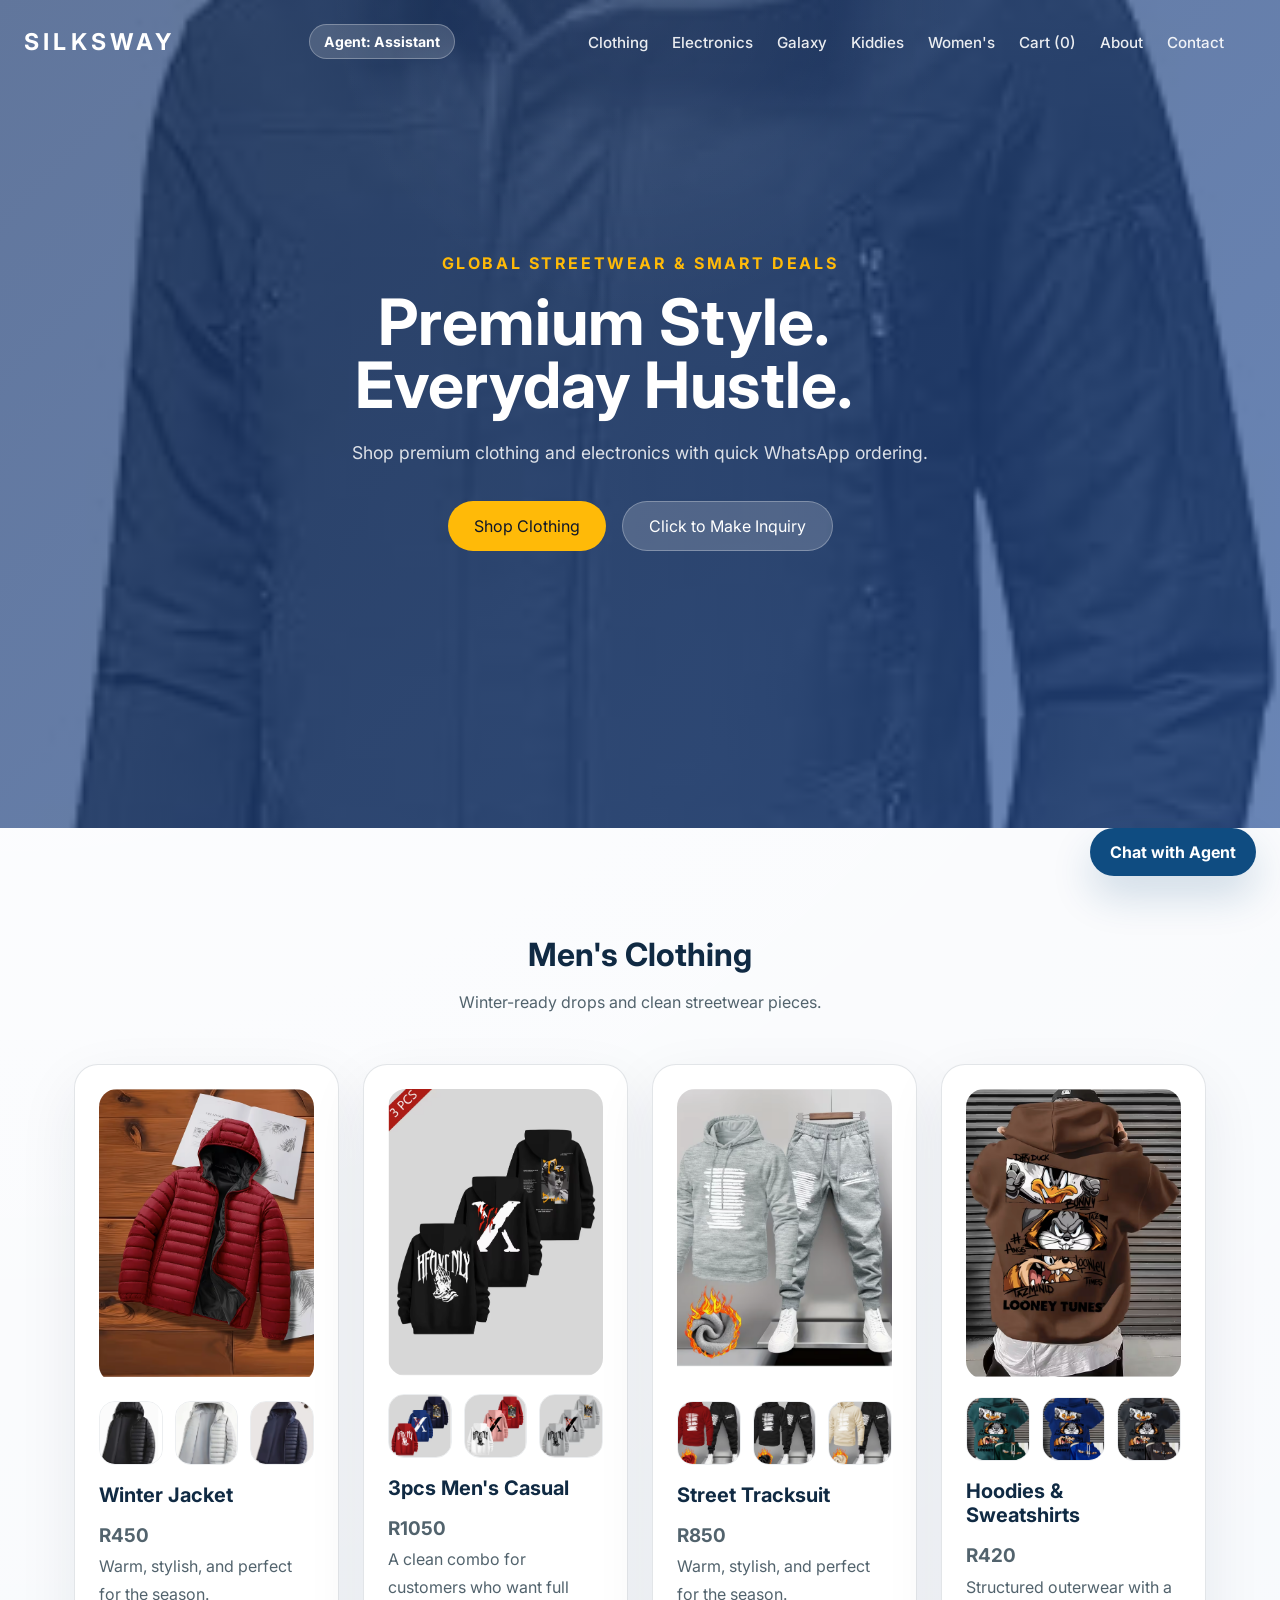
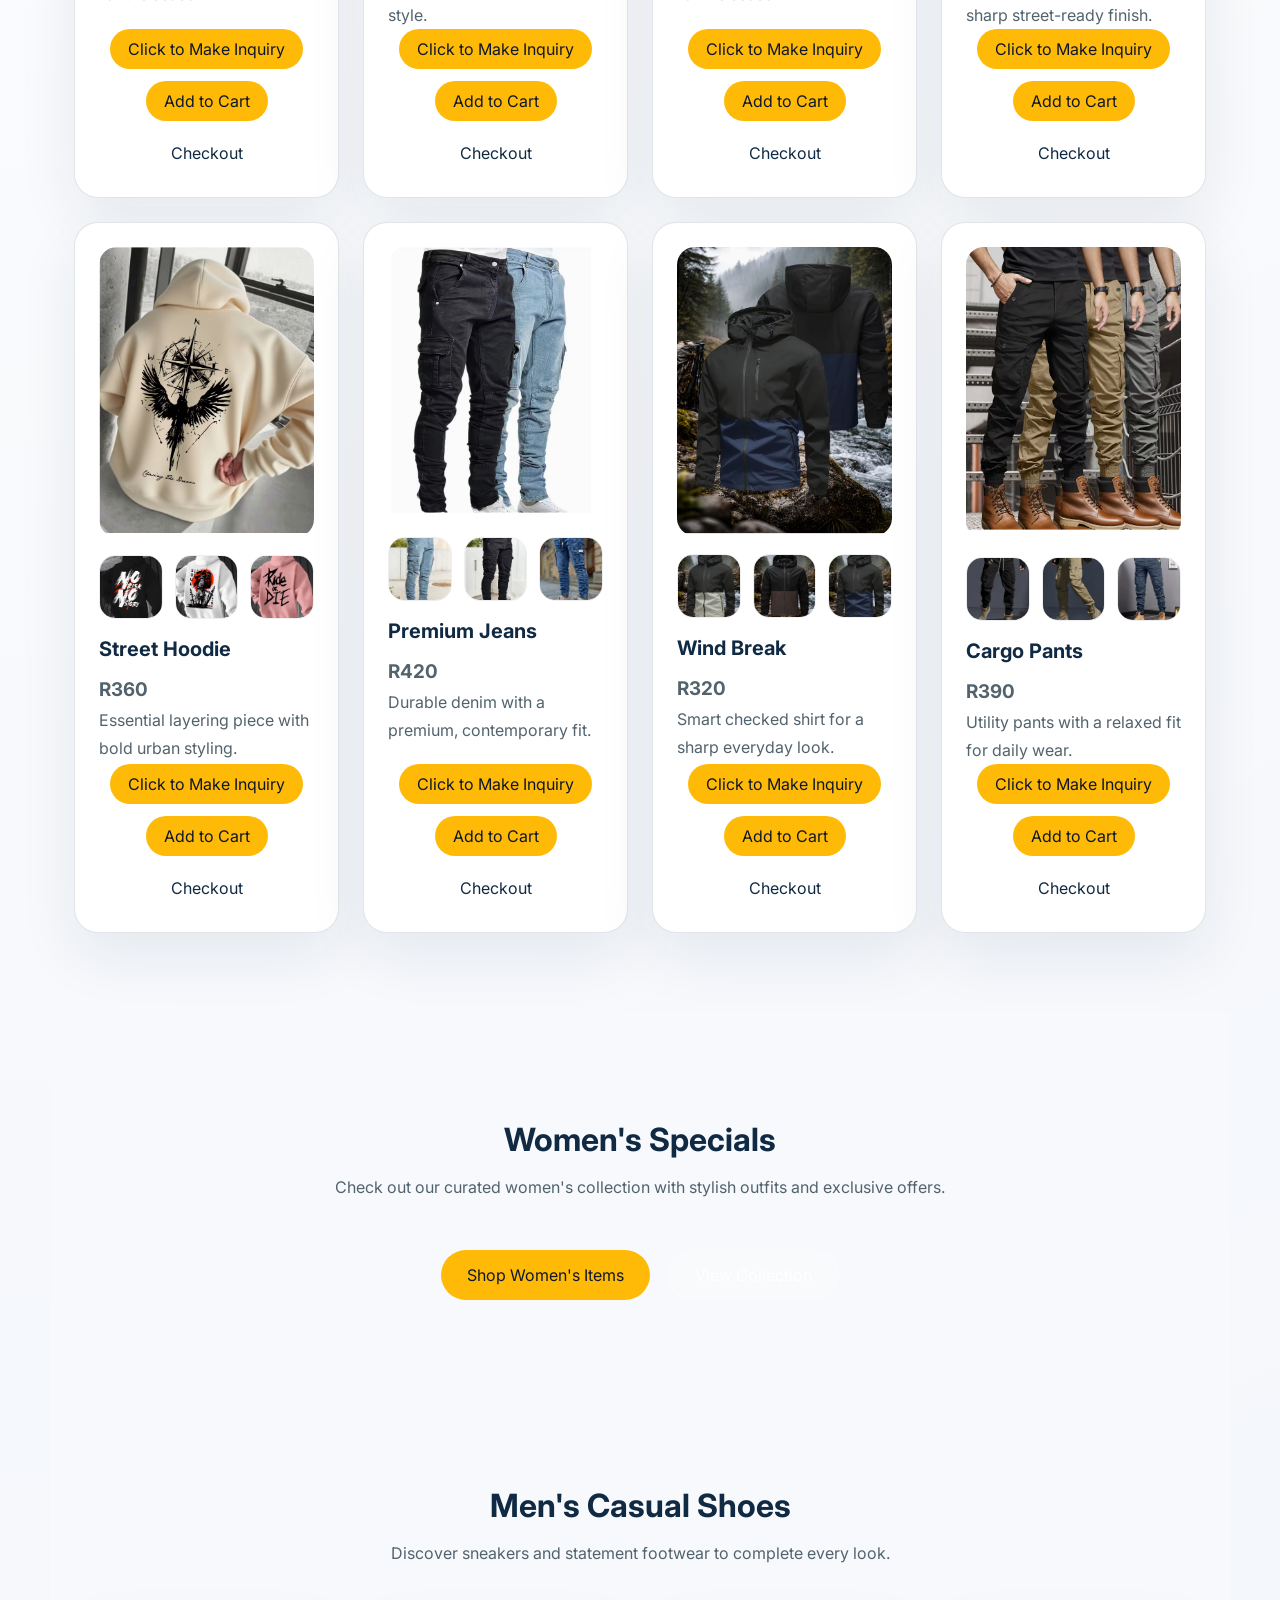
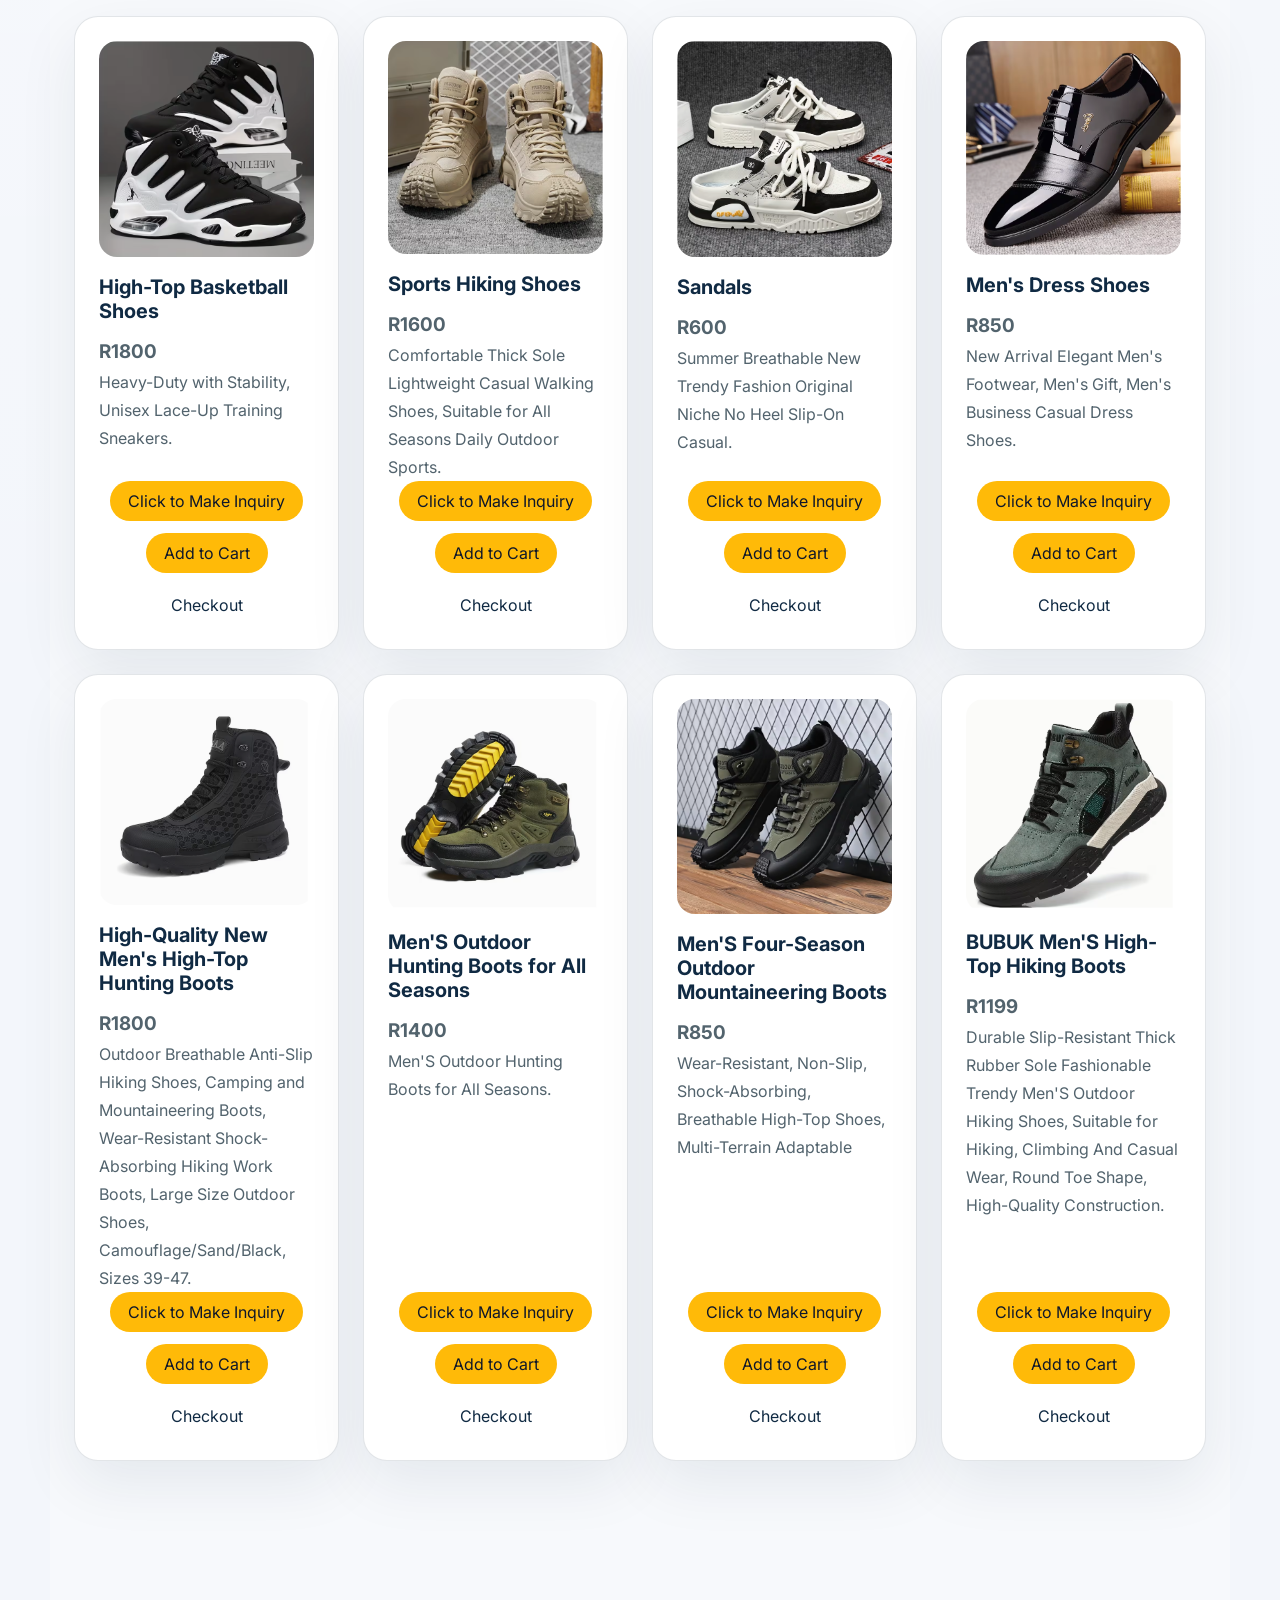
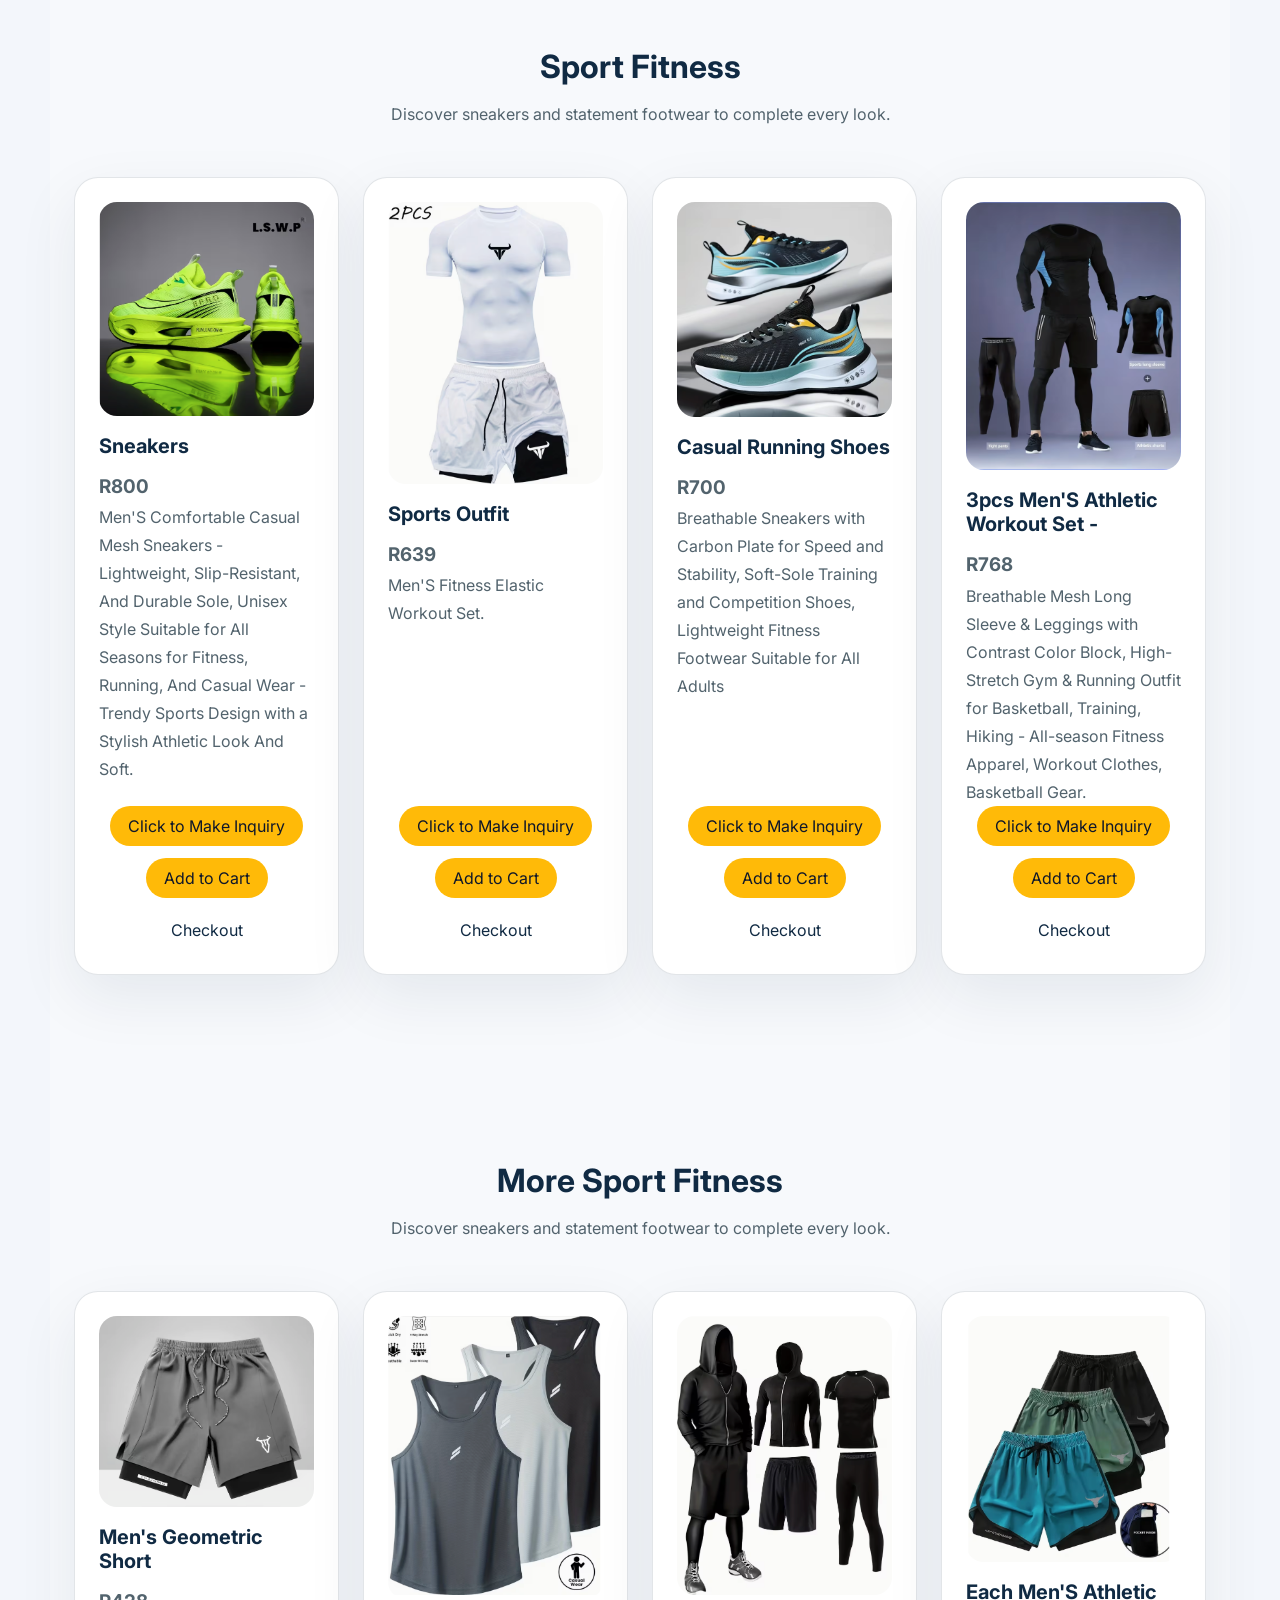
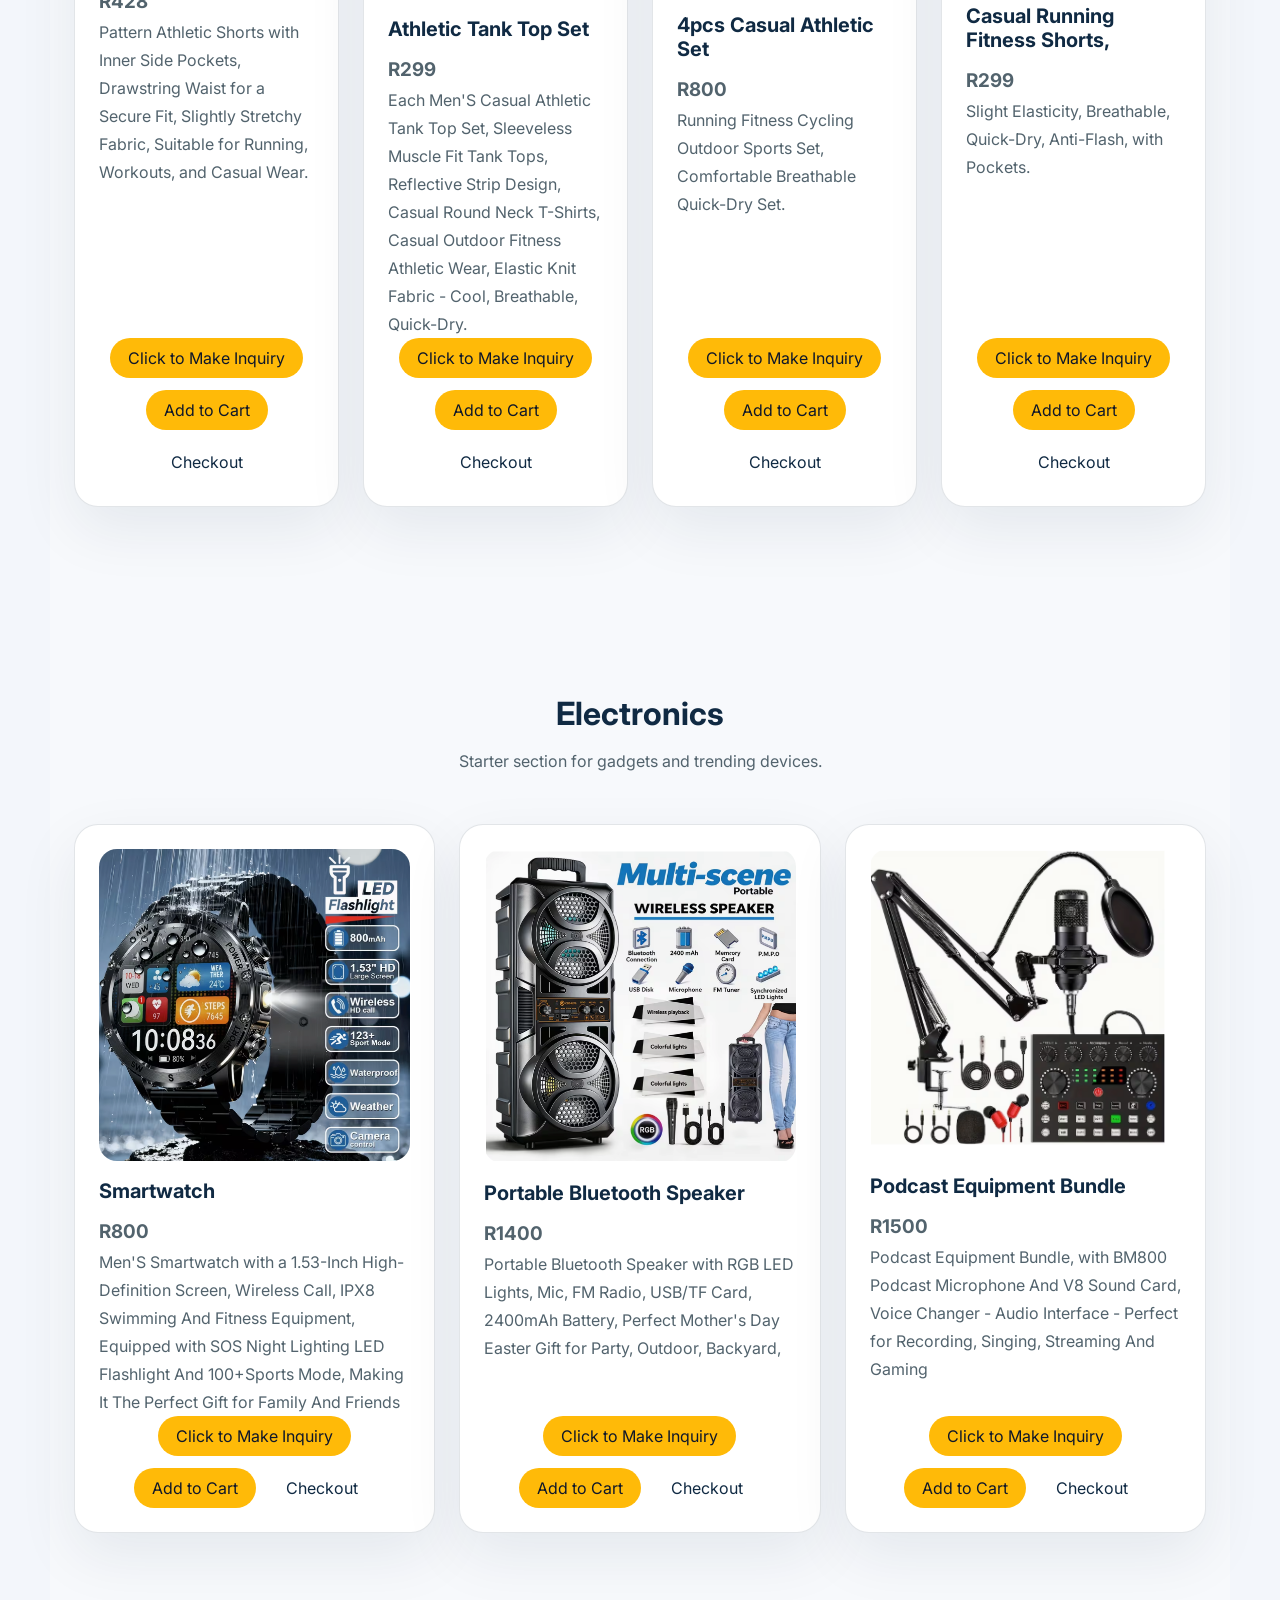
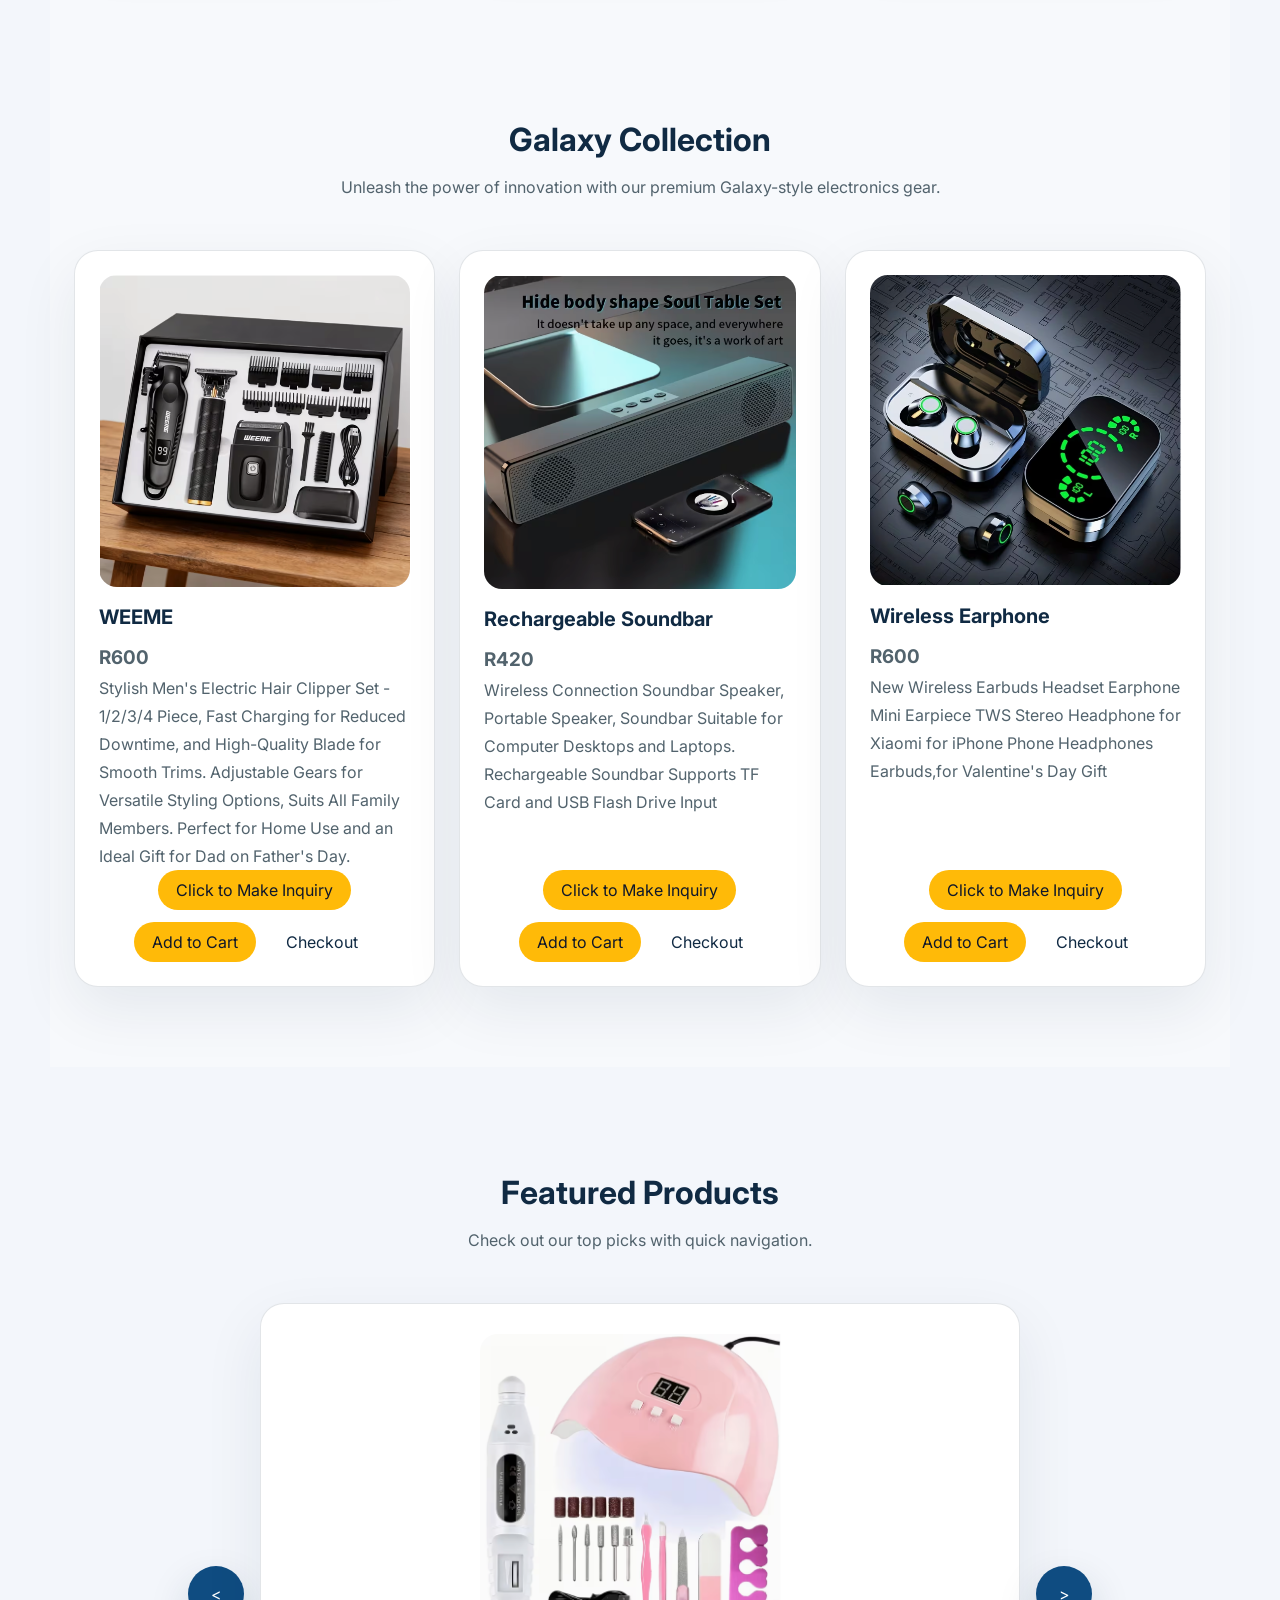
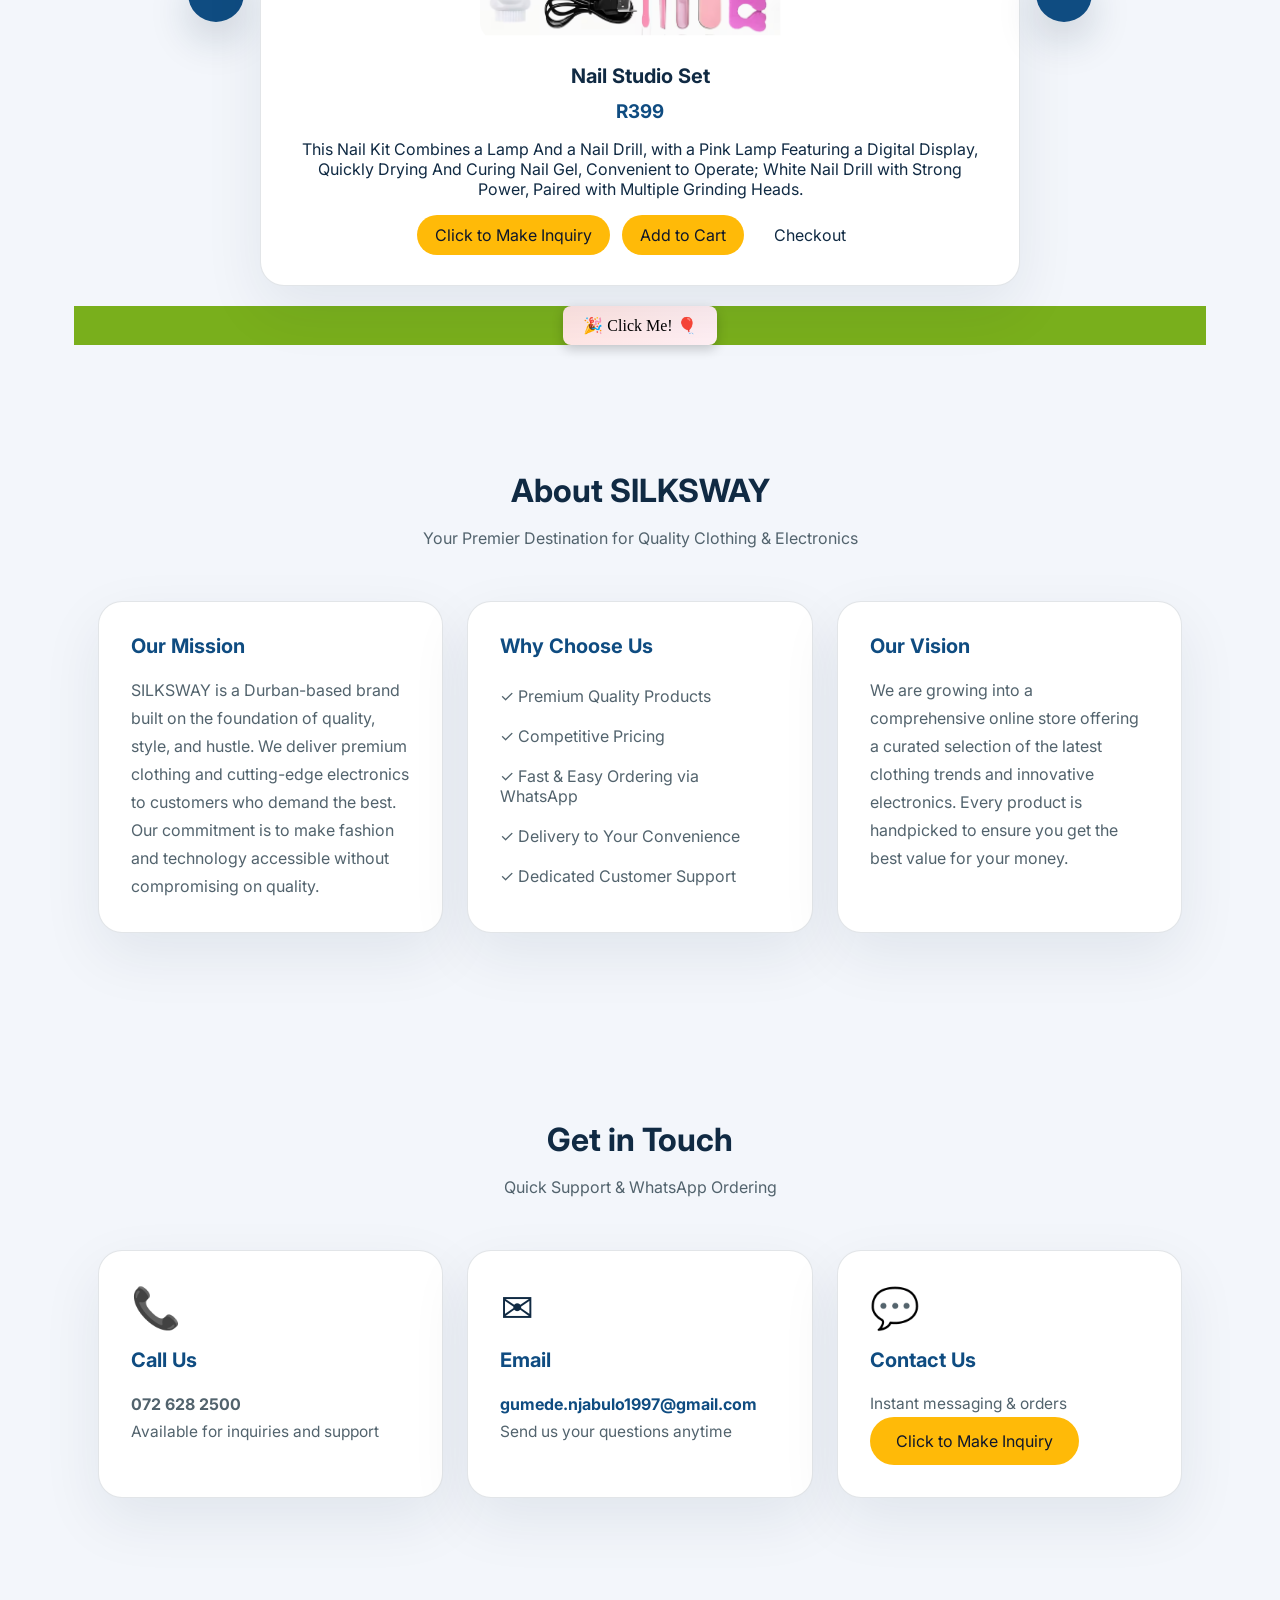
==== commit a711a54b: "Add files via upload" ====
--- a/index.html
+++ b/index.html
@@ -824,22 +824,6 @@
       <button class="next-btn">&gt;</button> 
     </div>
 
-<<<<<<< Updated upstream
-=======
-<<<<<<< HEAD
-=======
->>>>>>> Stashed changes
- <!-- Kiddies Button & Section -->
-<button id="kiddies-btn">🎉 Click Me! 🎈</button>
-<div id="kiddies-section" style="display: none;">
-  <h1>WooHoo! You're in the Kiddies Zone! 🎊</h1>
-  <p>This is where all the fun stuff happens! 🚀🎮</p>
-  <a href="kiddies.html" class="continue-button">🎈 Continue to Kiddies Area 🎈</a>
-</div>
-<<<<<<< Updated upstream
-=======
->>>>>>> d50d8e834ffdb2f53647dd4ceb197b4c222fa518
->>>>>>> Stashed changes
 
  <!-- Kiddies Button & Section -->
   <div class="kiddies">
--- a/styles.css
+++ b/styles.css
@@ -928,13 +928,7 @@
       font-size: 1.2em;
       margin-top: 15px;
     }
-<<<<<<< Updated upstream
-=======
-<<<<<<< HEAD
 
     .kiddies{
       background: #79af1c;
     }
-=======
->>>>>>> d50d8e834ffdb2f53647dd4ceb197b4c222fa518
->>>>>>> Stashed changes
